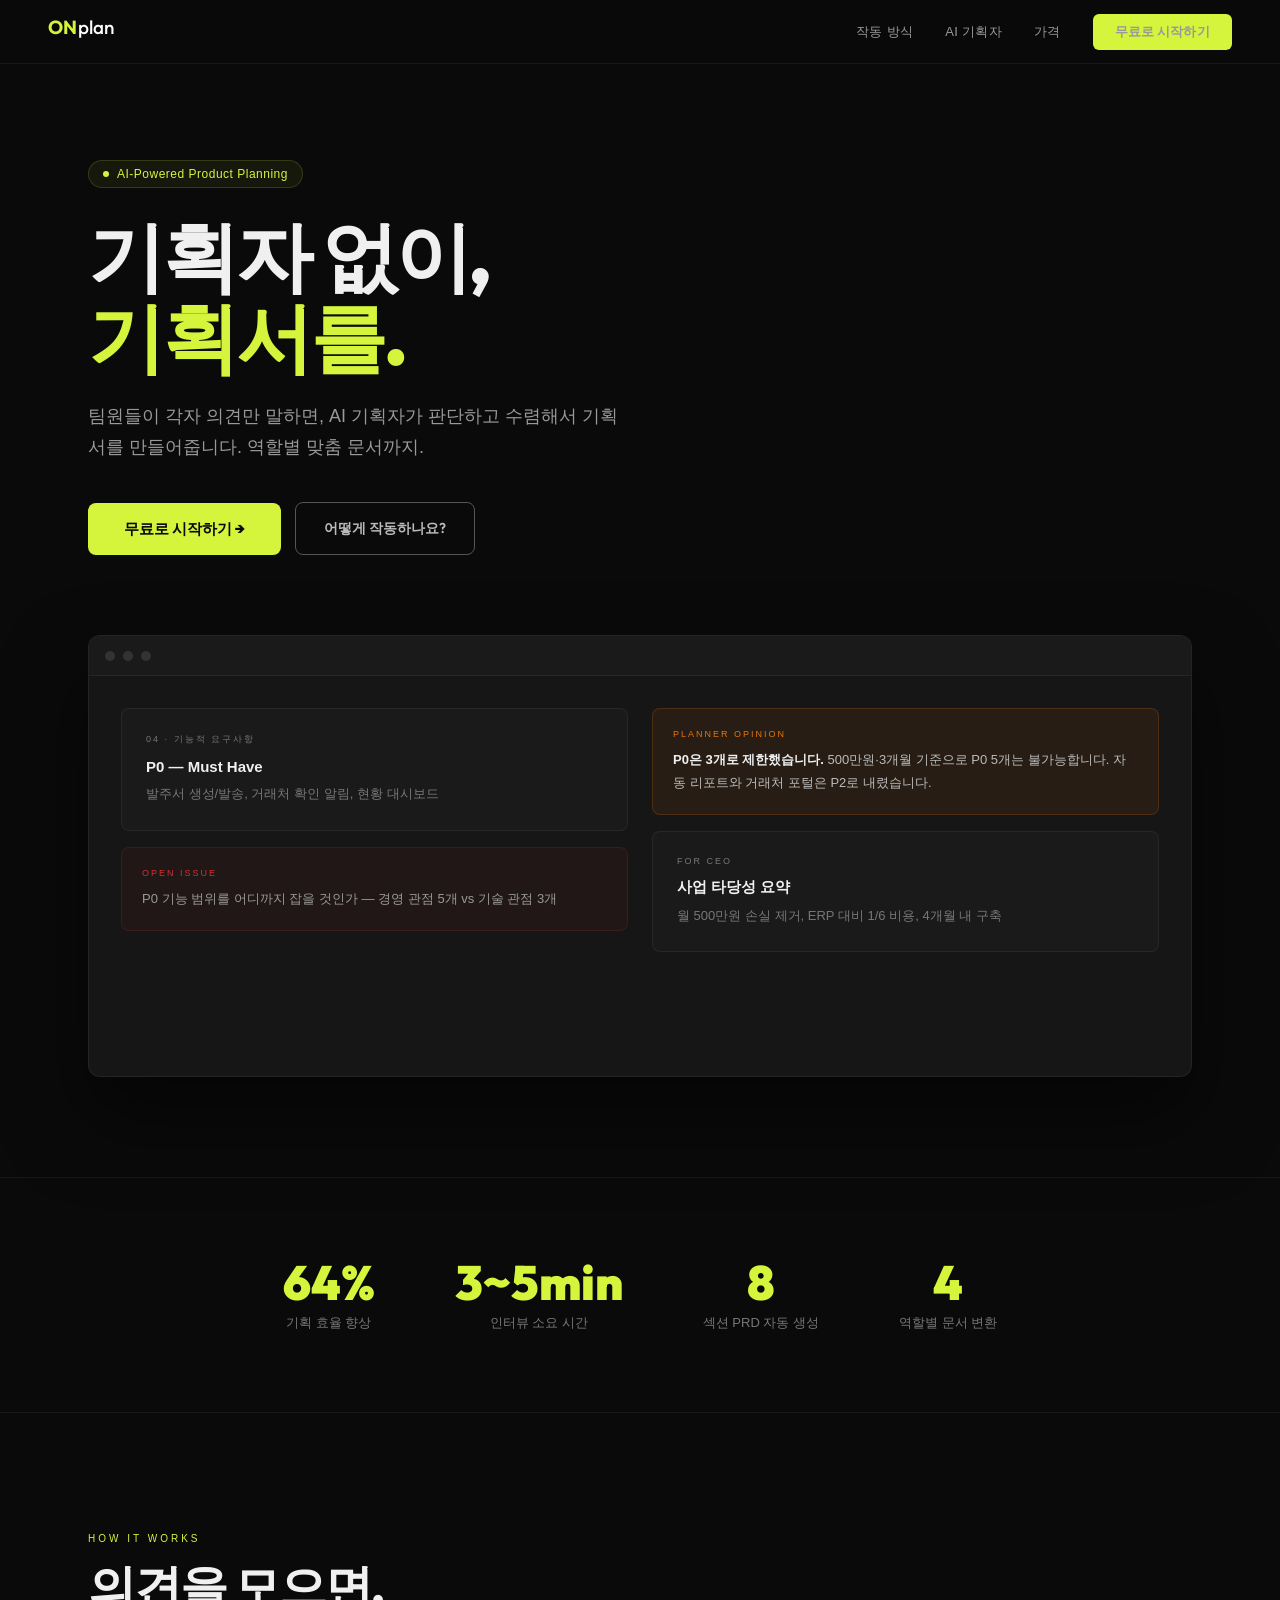
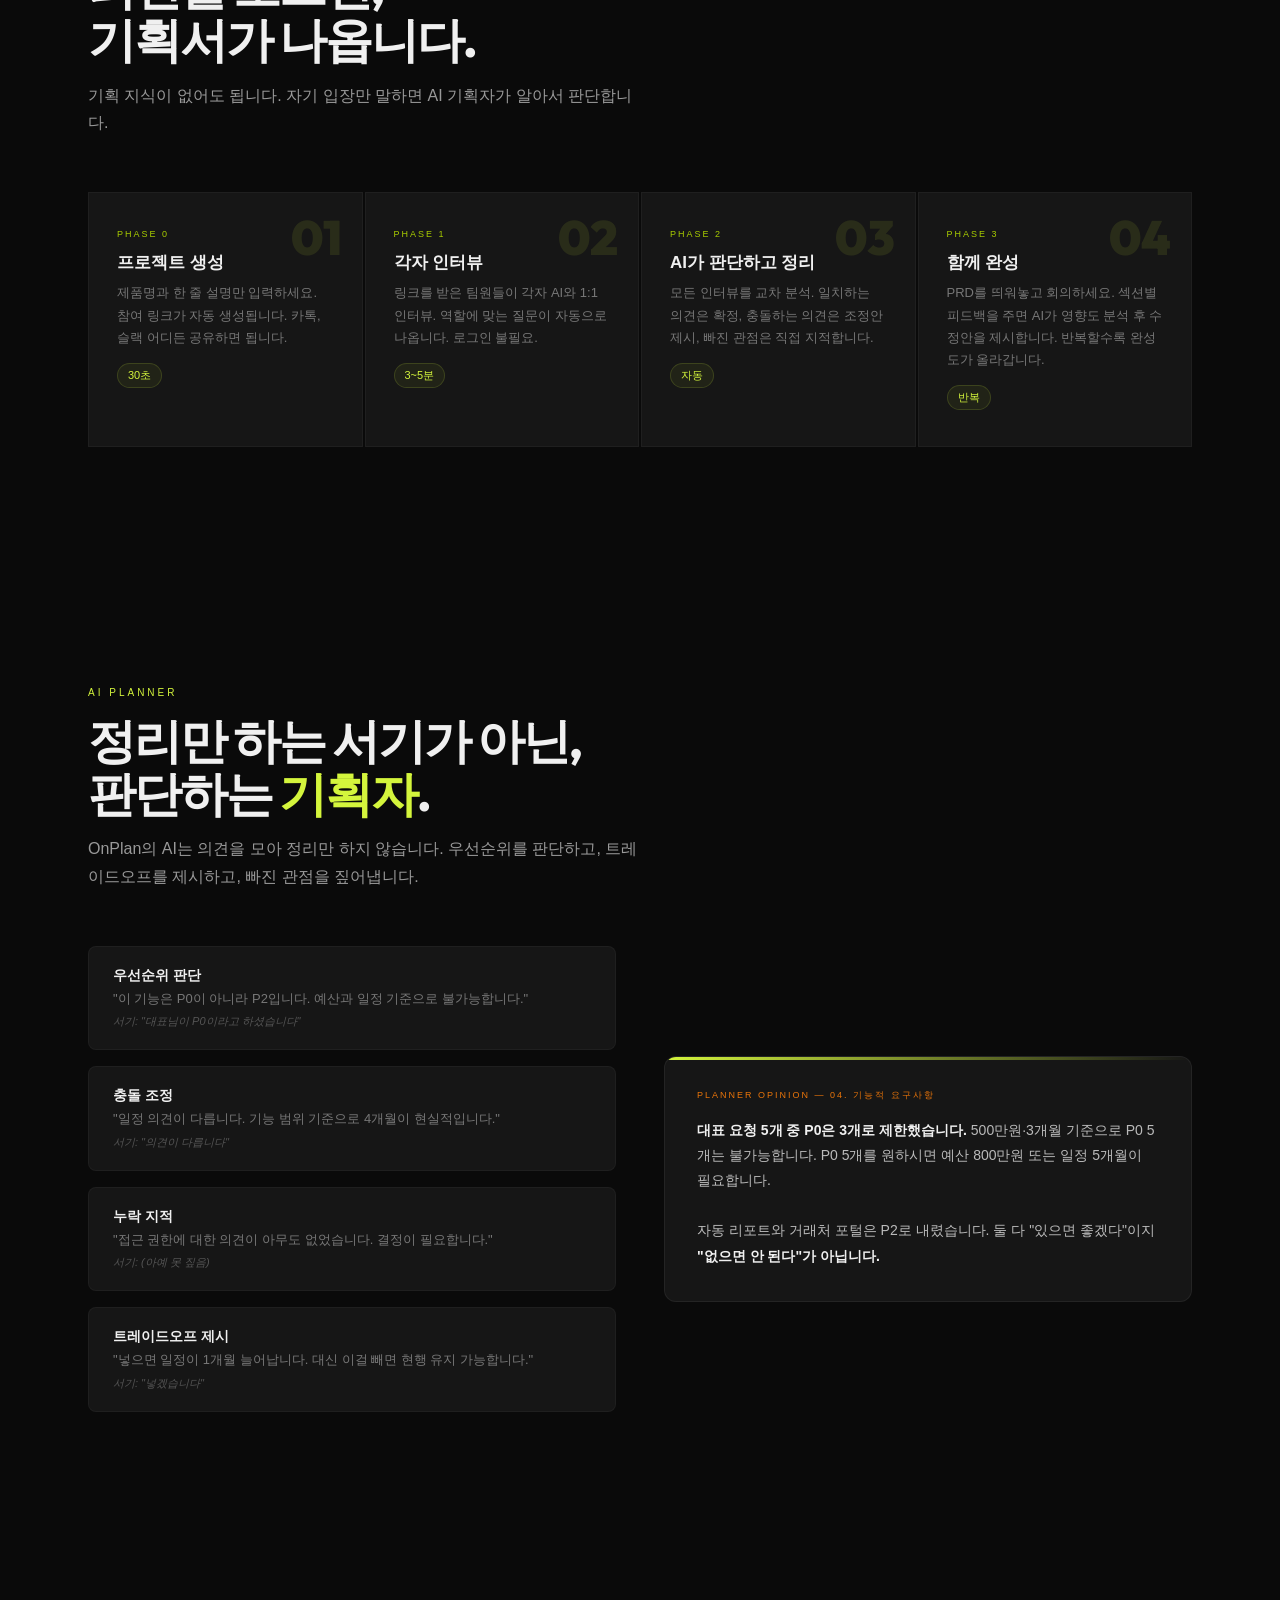
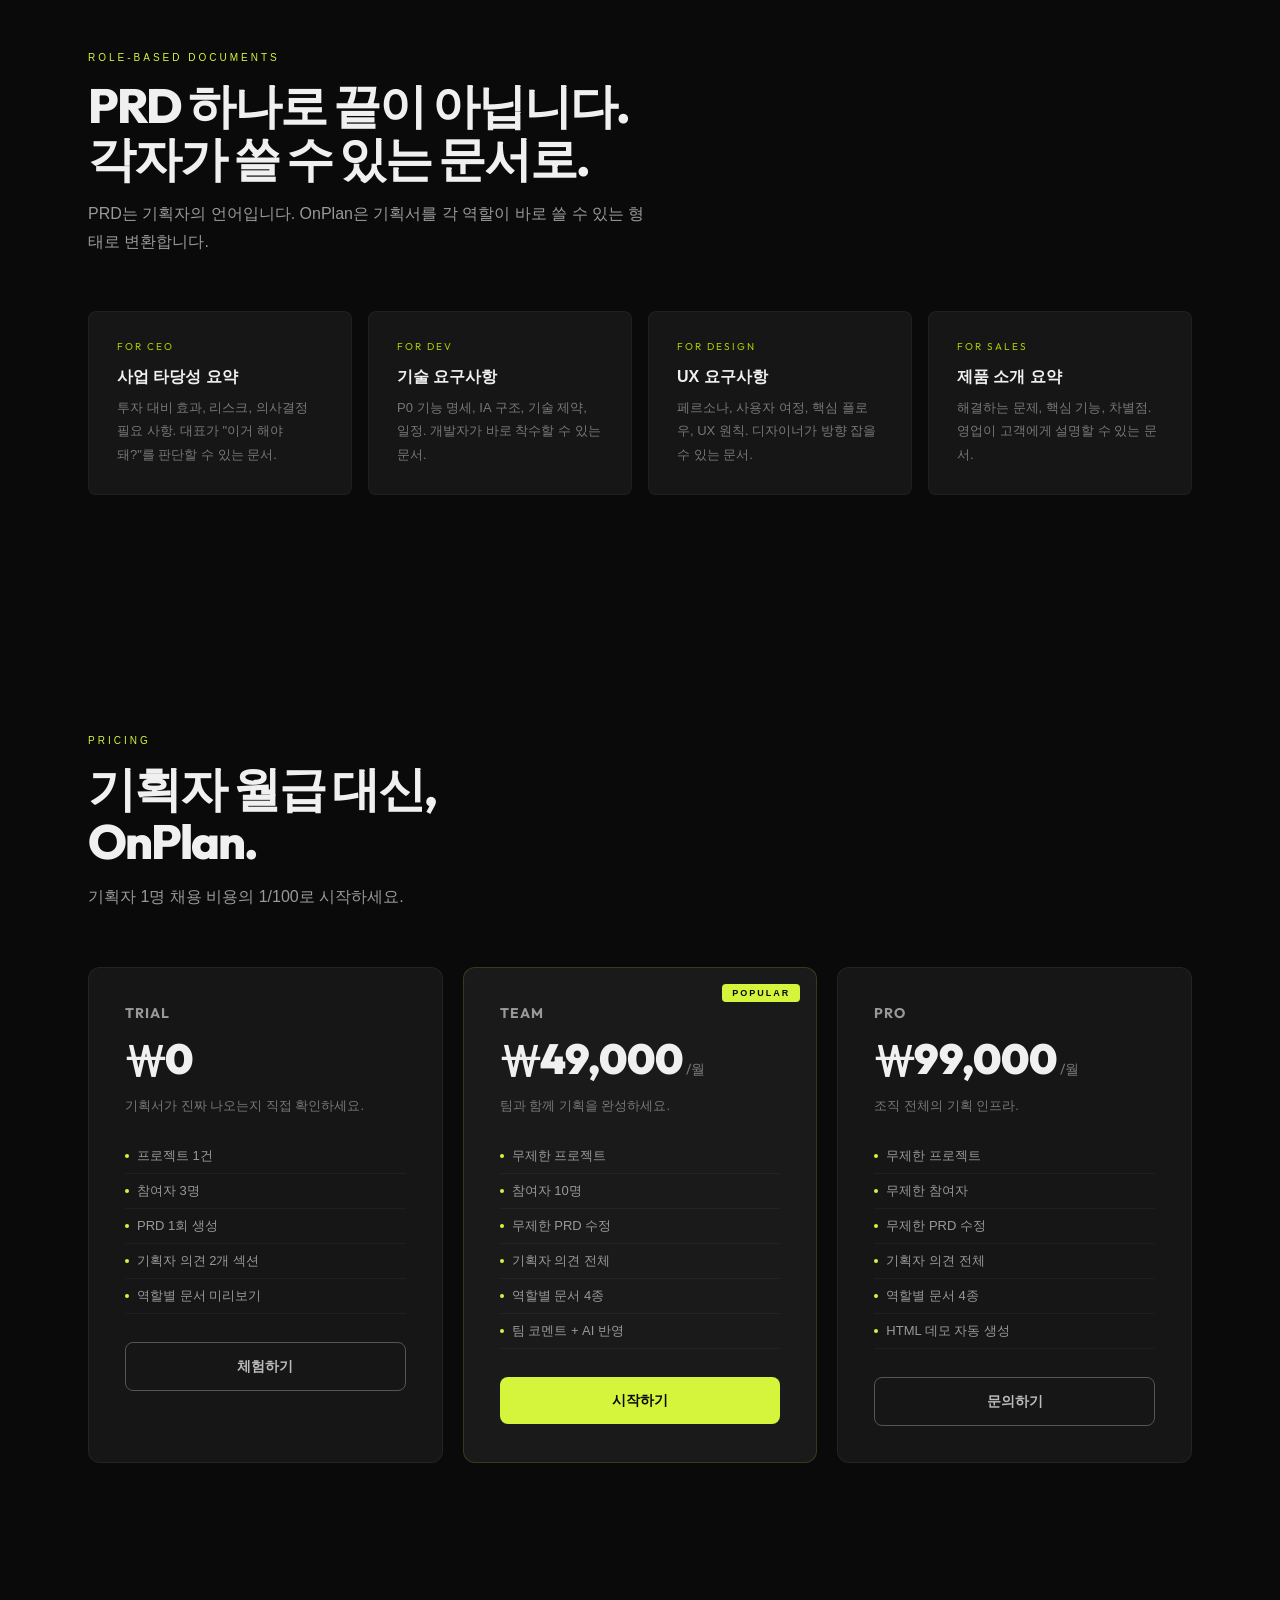
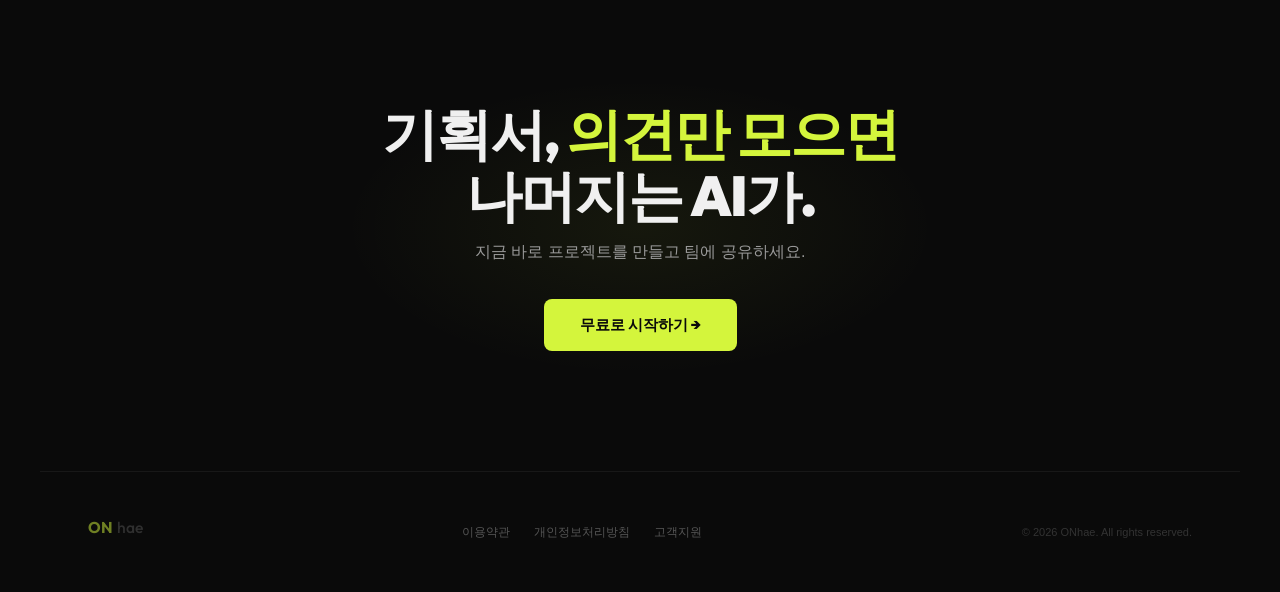
==== public/index.html @ 26f4570e "Add files via upload" ====
<!DOCTYPE html>
<html lang="ko">
<head>
<meta charset="UTF-8">
<meta name="viewport" content="width=device-width, initial-scale=1.0">
<title>OnPlan — 기획자 없이, 기획서를.</title>
<meta name="description" content="팀의 의견을 모으면 AI 기획자가 판단하고, 정리하고, 역할별 문서까지. 기획자 채용 없이 프로덕트 기획을 시작하세요.">
<link href="https://fonts.googleapis.com/css2?family=Outfit:wght@300;400;500;600;700;800;900&family=Pretendard+Variable:wght@300;400;500;600;700;800&display=swap" rel="stylesheet">
<style>
:root{
  --lime:#d4f53c;--lime-dim:#a8cc00;--lime-bg:rgba(212,245,60,.06);--lime-border:rgba(212,245,60,.15);
  --black:#0a0a0a;--dark:#111;--dark2:#161616;--dark3:#1a1a1a;--dark4:#222;
  --white:#f0f0f0;--g100:#e0e0e0;--g200:#bbb;--g300:#999;--g400:#777;--g500:#555;--g600:#333;
  --en:'Outfit',sans-serif;--kr:'Pretendard Variable','Pretendard',-apple-system,sans-serif;
}
*{margin:0;padding:0;box-sizing:border-box;}
html{scroll-behavior:smooth;}
body{font-family:var(--kr);background:var(--black);color:var(--g200);-webkit-font-smoothing:antialiased;overflow-x:hidden;}
::selection{background:var(--lime);color:var(--black);}

/* NAV */
.nav{position:fixed;top:0;left:0;right:0;z-index:100;padding:0 48px;height:64px;display:flex;align-items:center;justify-content:space-between;background:rgba(10,10,10,.85);backdrop-filter:blur(20px);border-bottom:1px solid rgba(255,255,255,.05);}
.nav-logo svg{height:24px;}
.nav-links{display:flex;align-items:center;gap:32px;}
.nav-links a{font-size:13px;color:var(--g300);text-decoration:none;letter-spacing:.3px;transition:color .2s;}
.nav-links a:hover{color:var(--white);}
.nav-cta{padding:9px 22px;background:var(--lime);color:var(--black);font-family:var(--en);font-weight:700;font-size:13px;text-decoration:none;border-radius:6px;transition:all .2s;}
.nav-cta:hover{background:#e8ff5e;color:var(--black);}

/* HERO */
.hero{padding:160px 48px 100px;max-width:1200px;margin:0 auto;position:relative;}
.hero-badge{display:inline-flex;align-items:center;gap:8px;padding:6px 14px;background:var(--lime-bg);border:1px solid var(--lime-border);border-radius:40px;font-size:12px;color:var(--lime);margin-bottom:28px;letter-spacing:.5px;}
.hero-badge-dot{width:6px;height:6px;border-radius:50%;background:var(--lime);animation:pulse 2s infinite;}
@keyframes pulse{0%,100%{opacity:1;}50%{opacity:.4;}}
.hero h1{font-family:var(--en);font-size:clamp(48px,6vw,80px);font-weight:900;line-height:1.05;letter-spacing:-3px;color:var(--white);margin-bottom:24px;}
.hero h1 em{font-style:normal;color:var(--lime);}
.hero-sub{font-size:18px;line-height:1.7;color:var(--g300);max-width:540px;margin-bottom:40px;}
.hero-actions{display:flex;gap:14px;align-items:center;margin-bottom:80px;}
.btn-primary{padding:16px 36px;background:var(--lime);color:var(--black);font-family:var(--en);font-weight:800;font-size:15px;text-decoration:none;border-radius:8px;border:none;cursor:pointer;transition:all .2s;display:inline-flex;align-items:center;gap:8px;}
.btn-primary:hover{background:#e8ff5e;transform:translateY(-1px);box-shadow:0 8px 30px rgba(212,245,60,.2);}
.btn-ghost{padding:16px 28px;background:transparent;color:var(--g200);font-family:var(--en);font-weight:600;font-size:14px;text-decoration:none;border:1px solid var(--g500);border-radius:8px;transition:all .2s;}
.btn-ghost:hover{border-color:var(--g300);color:var(--white);}

/* Hero visual */
.hero-visual{position:relative;background:var(--dark2);border:1px solid rgba(255,255,255,.06);border-radius:12px;overflow:hidden;box-shadow:0 40px 80px rgba(0,0,0,.5);}
.hero-visual-bar{height:40px;background:var(--dark3);border-bottom:1px solid rgba(255,255,255,.06);display:flex;align-items:center;padding:0 16px;gap:8px;}
.hero-visual-dot{width:10px;height:10px;border-radius:50%;background:var(--g600);}
.hero-visual-content{padding:32px;min-height:400px;display:grid;grid-template-columns:1fr 1fr;gap:24px;}
.hv-card{background:var(--dark3);border:1px solid rgba(255,255,255,.06);padding:24px;border-radius:8px;}
.hv-card-label{font-size:9px;letter-spacing:2px;text-transform:uppercase;color:var(--g400);margin-bottom:12px;}
.hv-card-title{font-size:15px;font-weight:700;color:var(--white);margin-bottom:8px;}
.hv-card-body{font-size:13px;line-height:1.7;color:var(--g400);}
.hv-opinion{background:rgba(232,116,10,.08);border:1px solid rgba(232,116,10,.2);padding:20px;border-radius:8px;}
.hv-opinion-label{font-size:9px;letter-spacing:2px;text-transform:uppercase;color:#e8740a;margin-bottom:10px;}
.hv-opinion-body{font-size:13px;line-height:1.7;color:var(--g200);}
.hv-opinion-body strong{color:var(--white);}
.hv-issue{background:rgba(214,48,49,.06);border:1px solid rgba(214,48,49,.15);padding:20px;border-radius:8px;}
.hv-issue-label{font-size:9px;letter-spacing:2px;text-transform:uppercase;color:#d63031;margin-bottom:10px;}
.hv-issue-body{font-size:13px;line-height:1.7;color:var(--g300);}

/* SECTIONS */
section{padding:120px 48px;max-width:1200px;margin:0 auto;}
.sec-label{font-size:10px;letter-spacing:3px;text-transform:uppercase;color:var(--lime);margin-bottom:16px;}
.sec-title{font-family:var(--en);font-size:clamp(32px,4vw,48px);font-weight:800;letter-spacing:-2px;color:var(--white);line-height:1.1;margin-bottom:16px;}
.sec-desc{font-size:16px;line-height:1.7;color:var(--g300);max-width:560px;margin-bottom:56px;}

/* HOW IT WORKS */
.steps{display:grid;grid-template-columns:repeat(4,1fr);gap:2px;}
.step{background:var(--dark2);padding:36px 28px;position:relative;border:1px solid rgba(255,255,255,.04);transition:all .3s;}
.step:hover{background:var(--dark3);border-color:rgba(255,255,255,.08);}
.step-num{font-family:var(--en);font-size:48px;font-weight:900;color:rgba(212,245,60,.1);position:absolute;top:20px;right:20px;line-height:1;}
.step-phase{font-size:9px;letter-spacing:2px;text-transform:uppercase;color:var(--lime-dim);margin-bottom:12px;}
.step-title{font-size:17px;font-weight:700;color:var(--white);margin-bottom:8px;}
.step-body{font-size:13px;line-height:1.7;color:var(--g400);}
.step-time{display:inline-block;margin-top:14px;padding:4px 10px;background:var(--lime-bg);border:1px solid var(--lime-border);border-radius:20px;font-size:11px;color:var(--lime);font-weight:500;}

/* AI PLANNER */
.planner-grid{display:grid;grid-template-columns:1fr 1fr;gap:48px;align-items:center;}
.planner-list{display:flex;flex-direction:column;gap:16px;}
.planner-item{padding:20px 24px;background:var(--dark2);border:1px solid rgba(255,255,255,.04);border-radius:8px;transition:all .3s;cursor:default;}
.planner-item:hover{border-color:var(--lime-border);background:var(--dark3);}
.planner-item-title{font-size:14px;font-weight:700;color:var(--white);margin-bottom:4px;}
.planner-item-desc{font-size:13px;color:var(--g400);line-height:1.5;}
.planner-item-vs{font-size:11px;color:var(--g500);margin-top:6px;font-style:italic;}
.planner-demo{background:var(--dark2);border:1px solid rgba(255,255,255,.06);border-radius:12px;padding:32px;position:relative;overflow:hidden;}
.planner-demo::before{content:'';position:absolute;top:0;left:0;width:100%;height:3px;background:linear-gradient(90deg,var(--lime),transparent);}
.pd-label{font-size:9px;letter-spacing:2px;text-transform:uppercase;color:#e8740a;margin-bottom:16px;}
.pd-body{font-size:14px;line-height:1.8;color:var(--g200);}
.pd-body strong{color:var(--white);}

/* ROLE DOCS */
.roles-grid{display:grid;grid-template-columns:repeat(4,1fr);gap:16px;}
.role-doc{background:var(--dark2);border:1px solid rgba(255,255,255,.04);padding:28px;border-radius:8px;transition:all .3s;position:relative;overflow:hidden;}
.role-doc:hover{border-color:var(--lime-border);transform:translateY(-2px);}
.role-doc::before{content:'';position:absolute;top:0;left:0;width:100%;height:2px;background:var(--lime);opacity:0;transition:opacity .3s;}
.role-doc:hover::before{opacity:1;}
.role-doc-for{font-family:var(--en);font-size:10px;letter-spacing:2px;text-transform:uppercase;color:var(--lime-dim);margin-bottom:14px;}
.role-doc-title{font-size:16px;font-weight:700;color:var(--white);margin-bottom:8px;}
.role-doc-items{font-size:13px;line-height:1.8;color:var(--g400);}

/* STATS */
.stats-bar{display:flex;justify-content:center;gap:80px;padding:80px 48px;border-top:1px solid rgba(255,255,255,.06);border-bottom:1px solid rgba(255,255,255,.06);}
.stat{text-align:center;}
.stat-num{font-family:var(--en);font-size:48px;font-weight:900;color:var(--lime);line-height:1;}
.stat-label{font-size:13px;color:var(--g400);margin-top:8px;}

/* PRICING */
.pricing-grid{display:grid;grid-template-columns:repeat(3,1fr);gap:20px;}
.price-card{background:var(--dark2);border:1px solid rgba(255,255,255,.06);padding:36px;border-radius:12px;position:relative;transition:all .3s;}
.price-card:hover{border-color:rgba(255,255,255,.1);}
.price-card.featured{border-color:var(--lime-border);background:var(--dark3);}
.price-card.featured::before{content:'POPULAR';position:absolute;top:16px;right:16px;font-size:9px;letter-spacing:2px;padding:4px 10px;background:var(--lime);color:var(--black);font-weight:700;border-radius:4px;}
.price-name{font-family:var(--en);font-size:14px;font-weight:700;letter-spacing:1px;text-transform:uppercase;color:var(--g300);margin-bottom:16px;}
.price-amount{font-family:var(--en);font-size:42px;font-weight:900;color:var(--white);line-height:1;}
.price-amount span{font-size:14px;font-weight:400;color:var(--g400);}
.price-desc{font-size:13px;color:var(--g400);margin:16px 0 24px;line-height:1.5;}
.price-features{list-style:none;margin-bottom:28px;}
.price-features li{font-size:13px;color:var(--g300);padding:8px 0;border-bottom:1px solid rgba(255,255,255,.04);display:flex;align-items:center;gap:8px;}
.price-features li::before{content:'';width:4px;height:4px;border-radius:50%;background:var(--lime);flex-shrink:0;}
.price-btn{display:block;width:100%;padding:14px;text-align:center;font-family:var(--en);font-weight:700;font-size:14px;border-radius:8px;text-decoration:none;transition:all .2s;border:none;cursor:pointer;}
.price-btn-lime{background:var(--lime);color:var(--black);}
.price-btn-lime:hover{background:#e8ff5e;}
.price-btn-outline{background:transparent;border:1px solid var(--g500);color:var(--g200);}
.price-btn-outline:hover{border-color:var(--g300);color:var(--white);}

/* FINAL CTA */
.final-cta{text-align:center;padding:120px 48px;position:relative;}
.final-cta h2{font-family:var(--en);font-size:clamp(36px,5vw,56px);font-weight:900;letter-spacing:-2px;color:var(--white);line-height:1.1;margin-bottom:16px;}
.final-cta h2 em{font-style:normal;color:var(--lime);}
.final-cta p{font-size:16px;color:var(--g300);margin-bottom:36px;}
.final-glow{position:absolute;top:50%;left:50%;transform:translate(-50%,-50%);width:600px;height:300px;background:radial-gradient(ellipse,rgba(212,245,60,.06),transparent 70%);pointer-events:none;}

/* FOOTER */
.footer{border-top:1px solid rgba(255,255,255,.06);padding:48px;display:flex;align-items:center;justify-content:space-between;max-width:1200px;margin:0 auto;}
.footer-logo svg{height:20px;opacity:.5;}
.footer-links{display:flex;gap:24px;}
.footer-links a{font-size:12px;color:var(--g500);text-decoration:none;}
.footer-links a:hover{color:var(--g300);}
.footer-copy{font-size:11px;color:var(--g600);}

/* ANIMATIONS */
.reveal{opacity:0;transform:translateY(24px);transition:opacity .6s ease,transform .6s ease;}
.reveal.visible{opacity:1;transform:translateY(0);}
.reveal-d1{transition-delay:.1s;}
.reveal-d2{transition-delay:.2s;}
.reveal-d3{transition-delay:.3s;}
.reveal-d4{transition-delay:.4s;}

/* RESPONSIVE */
@media(max-width:900px){
  .nav{padding:0 20px;}
  .nav-links a:not(.nav-cta){display:none;}
  .hero,.section{padding-left:20px;padding-right:20px;}
  section{padding:80px 20px;}
  .steps{grid-template-columns:1fr 1fr;}
  .planner-grid{grid-template-columns:1fr;}
  .roles-grid{grid-template-columns:1fr 1fr;}
  .pricing-grid{grid-template-columns:1fr;}
  .stats-bar{gap:40px;padding:60px 20px;flex-wrap:wrap;}
  .hero-visual-content{grid-template-columns:1fr;}
  .footer{flex-direction:column;gap:20px;text-align:center;}
}
@media(max-width:600px){
  .steps{grid-template-columns:1fr;}
  .roles-grid{grid-template-columns:1fr;}
  .hero{padding:120px 20px 60px;}
  .hero-actions{flex-direction:column;align-items:flex-start;}
}
</style>
</head>
<body>

<!-- NAV -->
<nav class="nav">
  <div class="nav-logo">
    <svg viewBox="0 0 232.56 84.15" xmlns="http://www.w3.org/2000/svg">
      <text font-size="66.39" transform="translate(0 56.73)">
        <tspan x="0" y="0" fill="#d4f53c" font-family="Outfit" font-weight="700">ON</tspan>
        <tspan x="103.57" y="0" fill="#ffffff" font-family="Outfit" font-weight="500">plan</tspan>
      </text>
    </svg>
  </div>
  <div class="nav-links">
    <a href="#how">작동 방식</a>
    <a href="#planner">AI 기획자</a>
    <a href="#pricing">가격</a>
    <a href="app.html" class="nav-cta">무료로 시작하기</a>
  </div>
</nav>

<!-- HERO -->
<header class="hero">
  <div class="hero-badge reveal"><div class="hero-badge-dot"></div>AI-Powered Product Planning</div>
  <h1 class="reveal reveal-d1">기획자 없이,<br><em>기획서를.</em></h1>
  <p class="hero-sub reveal reveal-d2">팀원들이 각자 의견만 말하면, AI 기획자가 판단하고 수렴해서 기획서를 만들어줍니다. 역할별 맞춤 문서까지.</p>
  <div class="hero-actions reveal reveal-d3">
    <a href="app.html" class="btn-primary">무료로 시작하기 →</a>
    <a href="#how" class="btn-ghost">어떻게 작동하나요?</a>
  </div>

  <div class="hero-visual reveal reveal-d4">
    <div class="hero-visual-bar">
      <div class="hero-visual-dot"></div>
      <div class="hero-visual-dot"></div>
      <div class="hero-visual-dot"></div>
    </div>
    <div class="hero-visual-content">
      <div>
        <div class="hv-card" style="margin-bottom:16px;">
          <div class="hv-card-label">04 &middot; 기능적 요구사항</div>
          <div class="hv-card-title">P0 — Must Have</div>
          <div class="hv-card-body">발주서 생성/발송, 거래처 확인 알림, 현황 대시보드</div>
        </div>
        <div class="hv-issue">
          <div class="hv-issue-label">OPEN ISSUE</div>
          <div class="hv-issue-body">P0 기능 범위를 어디까지 잡을 것인가 — 경영 관점 5개 vs 기술 관점 3개</div>
        </div>
      </div>
      <div>
        <div class="hv-opinion">
          <div class="hv-opinion-label">PLANNER OPINION</div>
          <div class="hv-opinion-body"><strong>P0은 3개로 제한했습니다.</strong> 500만원·3개월 기준으로 P0 5개는 불가능합니다. 자동 리포트와 거래처 포털은 P2로 내렸습니다.</div>
        </div>
        <div class="hv-card" style="margin-top:16px;">
          <div class="hv-card-label">FOR CEO</div>
          <div class="hv-card-title">사업 타당성 요약</div>
          <div class="hv-card-body">월 500만원 손실 제거, ERP 대비 1/6 비용, 4개월 내 구축</div>
        </div>
      </div>
    </div>
  </div>
</header>

<!-- STATS -->
<div class="stats-bar">
  <div class="stat reveal"><div class="stat-num">64%</div><div class="stat-label">기획 효율 향상</div></div>
  <div class="stat reveal reveal-d1"><div class="stat-num">3~5min</div><div class="stat-label">인터뷰 소요 시간</div></div>
  <div class="stat reveal reveal-d2"><div class="stat-num">8</div><div class="stat-label">섹션 PRD 자동 생성</div></div>
  <div class="stat reveal reveal-d3"><div class="stat-num">4</div><div class="stat-label">역할별 문서 변환</div></div>
</div>

<!-- HOW IT WORKS -->
<section id="how">
  <div class="sec-label reveal">How it works</div>
  <h2 class="sec-title reveal">의견을 모으면,<br>기획서가 나옵니다.</h2>
  <p class="sec-desc reveal">기획 지식이 없어도 됩니다. 자기 입장만 말하면 AI 기획자가 알아서 판단합니다.</p>
  <div class="steps">
    <div class="step reveal">
      <div class="step-num">01</div>
      <div class="step-phase">Phase 0</div>
      <div class="step-title">프로젝트 생성</div>
      <div class="step-body">제품명과 한 줄 설명만 입력하세요. 참여 링크가 자동 생성됩니다. 카톡, 슬랙 어디든 공유하면 됩니다.</div>
      <div class="step-time">30초</div>
    </div>
    <div class="step reveal reveal-d1">
      <div class="step-num">02</div>
      <div class="step-phase">Phase 1</div>
      <div class="step-title">각자 인터뷰</div>
      <div class="step-body">링크를 받은 팀원들이 각자 AI와 1:1 인터뷰. 역할에 맞는 질문이 자동으로 나옵니다. 로그인 불필요.</div>
      <div class="step-time">3~5분</div>
    </div>
    <div class="step reveal reveal-d2">
      <div class="step-num">03</div>
      <div class="step-phase">Phase 2</div>
      <div class="step-title">AI가 판단하고 정리</div>
      <div class="step-body">모든 인터뷰를 교차 분석. 일치하는 의견은 확정, 충돌하는 의견은 조정안 제시, 빠진 관점은 직접 지적합니다.</div>
      <div class="step-time">자동</div>
    </div>
    <div class="step reveal reveal-d3">
      <div class="step-num">04</div>
      <div class="step-phase">Phase 3</div>
      <div class="step-title">함께 완성</div>
      <div class="step-body">PRD를 띄워놓고 회의하세요. 섹션별 피드백을 주면 AI가 영향도 분석 후 수정안을 제시합니다. 반복할수록 완성도가 올라갑니다.</div>
      <div class="step-time">반복</div>
    </div>
  </div>
</section>

<!-- AI PLANNER -->
<section id="planner">
  <div class="sec-label reveal">AI Planner</div>
  <h2 class="sec-title reveal">정리만 하는 서기가 아닌,<br>판단하는 <em style="font-style:normal;color:var(--lime)">기획자</em>.</h2>
  <p class="sec-desc reveal">OnPlan의 AI는 의견을 모아 정리만 하지 않습니다. 우선순위를 판단하고, 트레이드오프를 제시하고, 빠진 관점을 짚어냅니다.</p>
  <div class="planner-grid">
    <div class="planner-list">
      <div class="planner-item reveal">
        <div class="planner-item-title">우선순위 판단</div>
        <div class="planner-item-desc">"이 기능은 P0이 아니라 P2입니다. 예산과 일정 기준으로 불가능합니다."</div>
        <div class="planner-item-vs">서기: "대표님이 P0이라고 하셨습니다"</div>
      </div>
      <div class="planner-item reveal reveal-d1">
        <div class="planner-item-title">충돌 조정</div>
        <div class="planner-item-desc">"일정 의견이 다릅니다. 기능 범위 기준으로 4개월이 현실적입니다."</div>
        <div class="planner-item-vs">서기: "의견이 다릅니다"</div>
      </div>
      <div class="planner-item reveal reveal-d2">
        <div class="planner-item-title">누락 지적</div>
        <div class="planner-item-desc">"접근 권한에 대한 의견이 아무도 없었습니다. 결정이 필요합니다."</div>
        <div class="planner-item-vs">서기: (아예 못 짚음)</div>
      </div>
      <div class="planner-item reveal reveal-d3">
        <div class="planner-item-title">트레이드오프 제시</div>
        <div class="planner-item-desc">"넣으면 일정이 1개월 늘어납니다. 대신 이걸 빼면 현행 유지 가능합니다."</div>
        <div class="planner-item-vs">서기: "넣겠습니다"</div>
      </div>
    </div>
    <div class="planner-demo reveal">
      <div class="pd-label">PLANNER OPINION — 04. 기능적 요구사항</div>
      <div class="pd-body">
        <strong>대표 요청 5개 중 P0은 3개로 제한했습니다.</strong> 500만원·3개월 기준으로 P0 5개는 불가능합니다. P0 5개를 원하시면 예산 800만원 또는 일정 5개월이 필요합니다.<br><br>
        자동 리포트와 거래처 포털은 P2로 내렸습니다. 둘 다 "있으면 좋겠다"이지 <strong>"없으면 안 된다"가 아닙니다.</strong>
      </div>
    </div>
  </div>
</section>

<!-- ROLE DOCUMENTS -->
<section id="roles">
  <div class="sec-label reveal">Role-Based Documents</div>
  <h2 class="sec-title reveal">PRD 하나로 끝이 아닙니다.<br>각자가 쓸 수 있는 문서로.</h2>
  <p class="sec-desc reveal">PRD는 기획자의 언어입니다. OnPlan은 기획서를 각 역할이 바로 쓸 수 있는 형태로 변환합니다.</p>
  <div class="roles-grid">
    <div class="role-doc reveal">
      <div class="role-doc-for">For CEO</div>
      <div class="role-doc-title">사업 타당성 요약</div>
      <div class="role-doc-items">투자 대비 효과, 리스크, 의사결정 필요 사항. 대표가 "이거 해야 돼?"를 판단할 수 있는 문서.</div>
    </div>
    <div class="role-doc reveal reveal-d1">
      <div class="role-doc-for">For Dev</div>
      <div class="role-doc-title">기술 요구사항</div>
      <div class="role-doc-items">P0 기능 명세, IA 구조, 기술 제약, 일정. 개발자가 바로 착수할 수 있는 문서.</div>
    </div>
    <div class="role-doc reveal reveal-d2">
      <div class="role-doc-for">For Design</div>
      <div class="role-doc-title">UX 요구사항</div>
      <div class="role-doc-items">페르소나, 사용자 여정, 핵심 플로우, UX 원칙. 디자이너가 방향 잡을 수 있는 문서.</div>
    </div>
    <div class="role-doc reveal reveal-d3">
      <div class="role-doc-for">For Sales</div>
      <div class="role-doc-title">제품 소개 요약</div>
      <div class="role-doc-items">해결하는 문제, 핵심 기능, 차별점. 영업이 고객에게 설명할 수 있는 문서.</div>
    </div>
  </div>
</section>

<!-- PRICING -->
<section id="pricing">
  <div class="sec-label reveal">Pricing</div>
  <h2 class="sec-title reveal">기획자 월급 대신,<br>OnPlan.</h2>
  <p class="sec-desc reveal">기획자 1명 채용 비용의 1/100로 시작하세요.</p>
  <div class="pricing-grid">
    <div class="price-card reveal">
      <div class="price-name">Trial</div>
      <div class="price-amount">₩0</div>
      <div class="price-desc">기획서가 진짜 나오는지 직접 확인하세요.</div>
      <ul class="price-features">
        <li>프로젝트 1건</li>
        <li>참여자 3명</li>
        <li>PRD 1회 생성</li>
        <li>기획자 의견 2개 섹션</li>
        <li>역할별 문서 미리보기</li>
      </ul>
      <a href="app.html" class="price-btn price-btn-outline">체험하기</a>
    </div>
    <div class="price-card featured reveal reveal-d1">
      <div class="price-name">Team</div>
      <div class="price-amount">₩49,000<span> /월</span></div>
      <div class="price-desc">팀과 함께 기획을 완성하세요.</div>
      <ul class="price-features">
        <li>무제한 프로젝트</li>
        <li>참여자 10명</li>
        <li>무제한 PRD 수정</li>
        <li>기획자 의견 전체</li>
        <li>역할별 문서 4종</li>
        <li>팀 코멘트 + AI 반영</li>
      </ul>
      <a href="app.html" class="price-btn price-btn-lime">시작하기</a>
    </div>
    <div class="price-card reveal reveal-d2">
      <div class="price-name">Pro</div>
      <div class="price-amount">₩99,000<span> /월</span></div>
      <div class="price-desc">조직 전체의 기획 인프라.</div>
      <ul class="price-features">
        <li>무제한 프로젝트</li>
        <li>무제한 참여자</li>
        <li>무제한 PRD 수정</li>
        <li>기획자 의견 전체</li>
        <li>역할별 문서 4종</li>
        <li>HTML 데모 자동 생성</li>
      </ul>
      <a href="#start" class="price-btn price-btn-outline">문의하기</a>
    </div>
  </div>
</section>

<!-- FINAL CTA -->
<div class="final-cta" id="start">
  <div class="final-glow"></div>
  <h2 class="reveal">기획서, <em>의견만 모으면</em><br>나머지는 AI가.</h2>
  <p class="reveal reveal-d1">지금 바로 프로젝트를 만들고 팀에 공유하세요.</p>
  <a href="app.html" class="btn-primary reveal reveal-d2">무료로 시작하기 →</a>
</div>

<!-- FOOTER -->
<footer class="footer">
  <div class="footer-logo">
    <svg viewBox="0 0 165 60" xmlns="http://www.w3.org/2000/svg">
      <text font-size="47" transform="translate(0 40)">
        <tspan x="0" y="0" fill="#d4f53c" font-family="Outfit" font-weight="700">ON</tspan>
        <tspan fill="#555" font-family="Outfit" font-weight="500">hae</tspan>
      </text>
    </svg>
  </div>
  <div class="footer-links">
    <a href="#">이용약관</a>
    <a href="#">개인정보처리방침</a>
    <a href="#">고객지원</a>
  </div>
  <div class="footer-copy">&copy; 2026 ONhae. All rights reserved.</div>
</footer>

<script>
// Scroll reveal
const obs=new IntersectionObserver((entries)=>{
  entries.forEach(e=>{if(e.isIntersecting){e.target.classList.add('visible');obs.unobserve(e.target);}});
},{threshold:.15});
document.querySelectorAll('.reveal').forEach(el=>obs.observe(el));

// Smooth scroll for anchor links
document.querySelectorAll('a[href^="#"]').forEach(a=>{
  a.addEventListener('click',e=>{
    e.preventDefault();
    const t=document.querySelector(a.getAttribute('href'));
    if(t)t.scrollIntoView({behavior:'smooth'});
  });
});
</script>
</body>
</html>
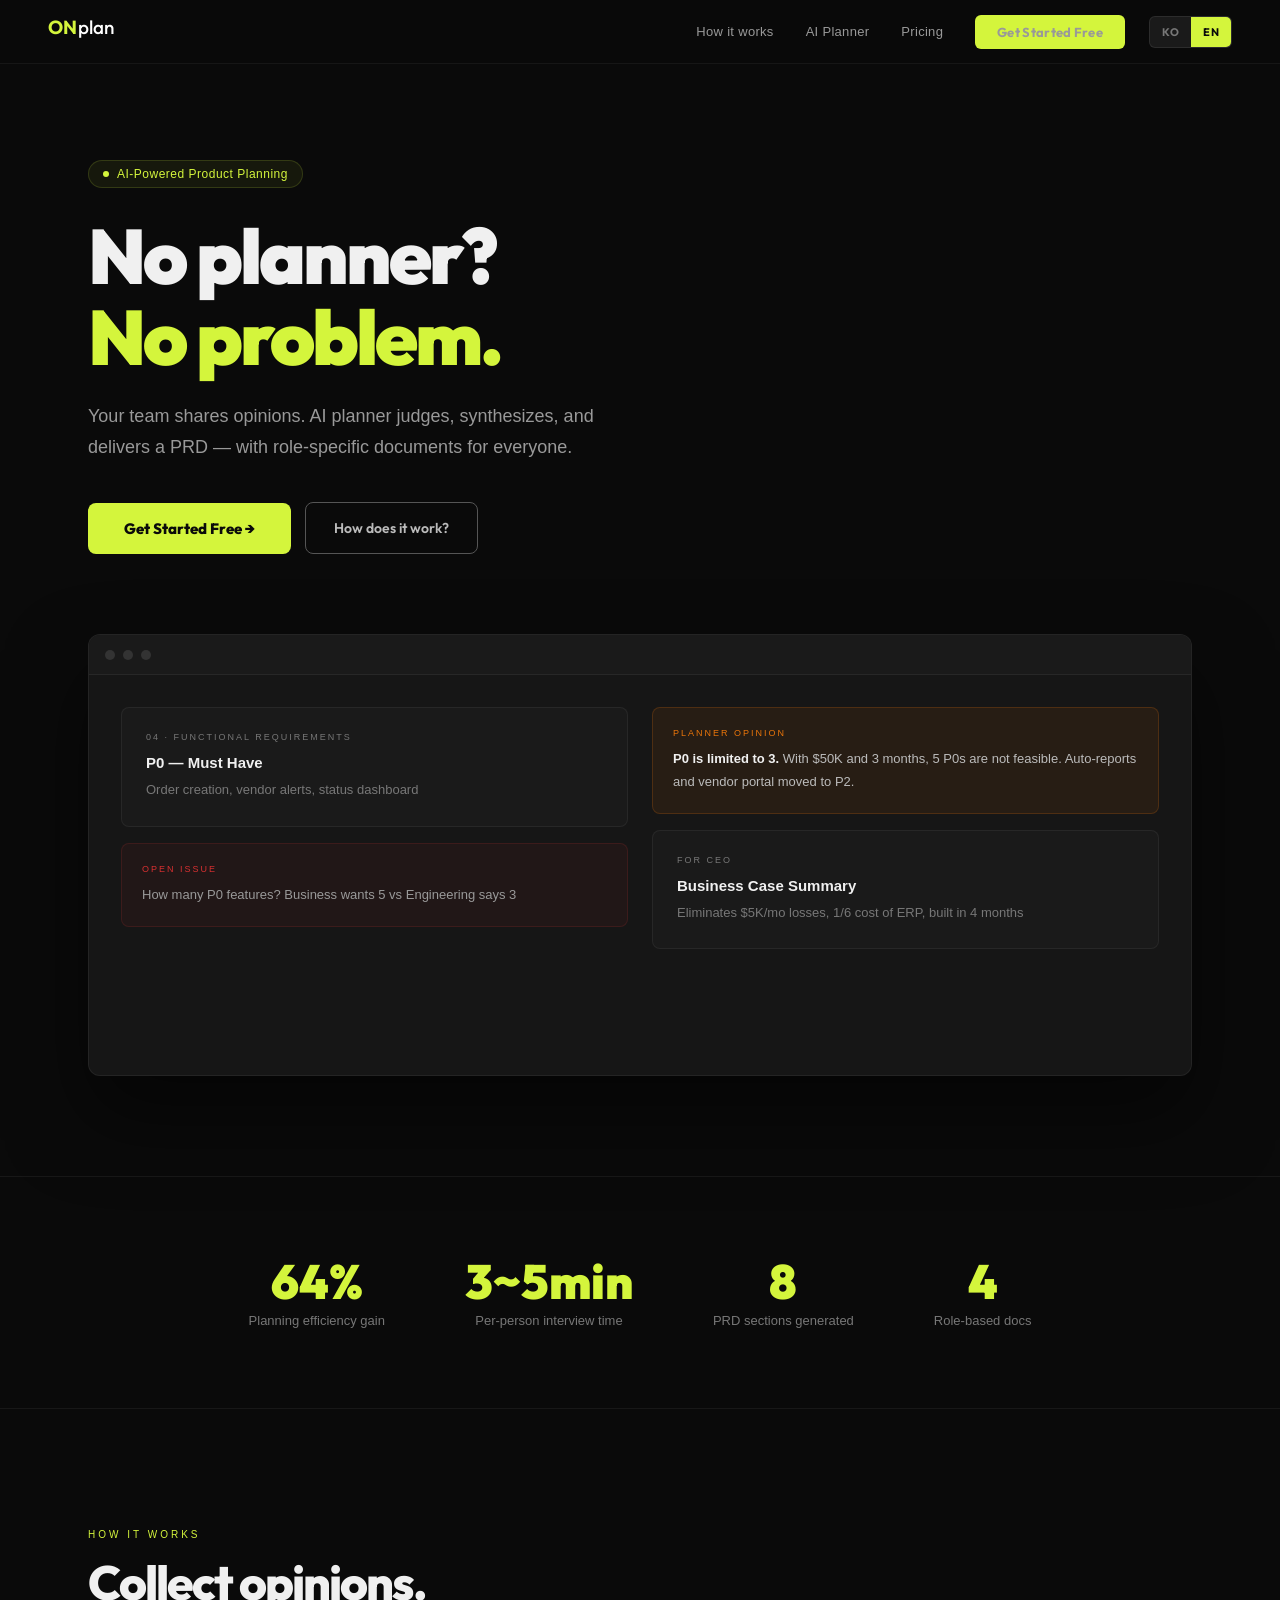
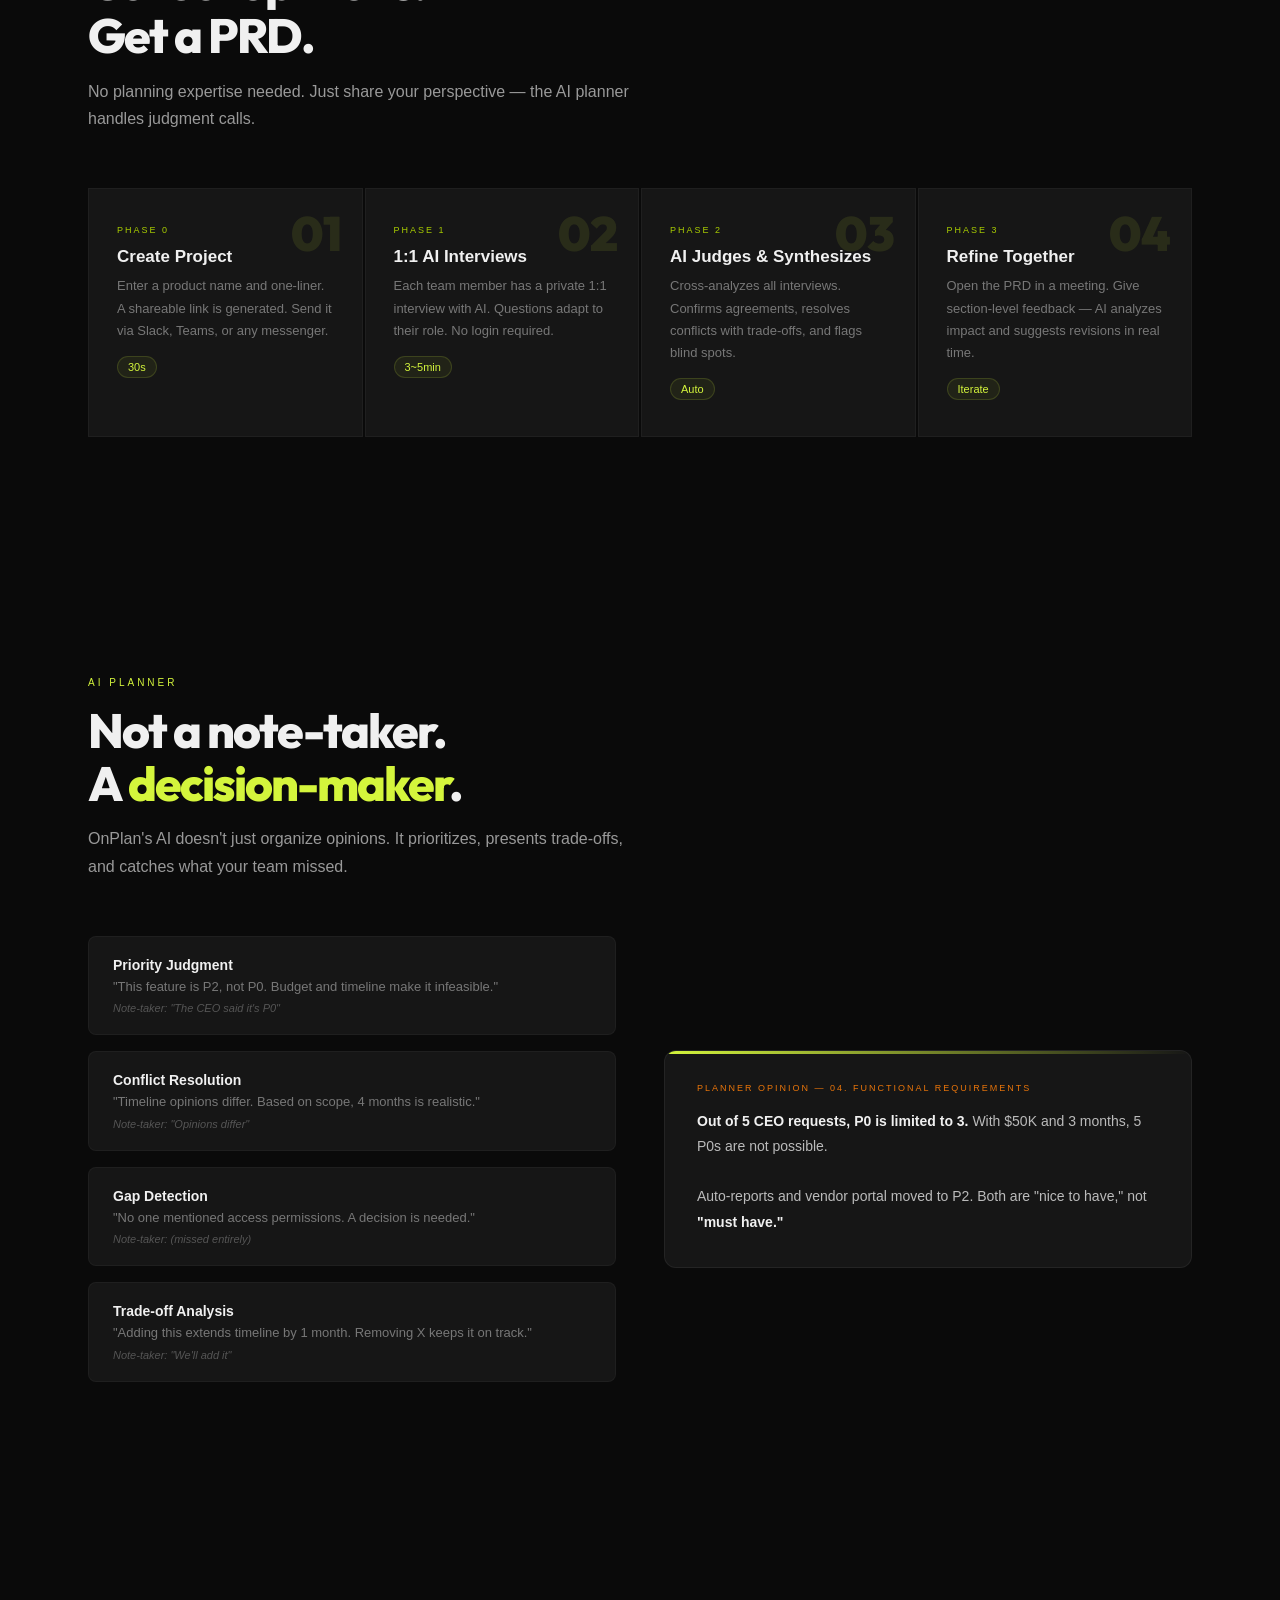
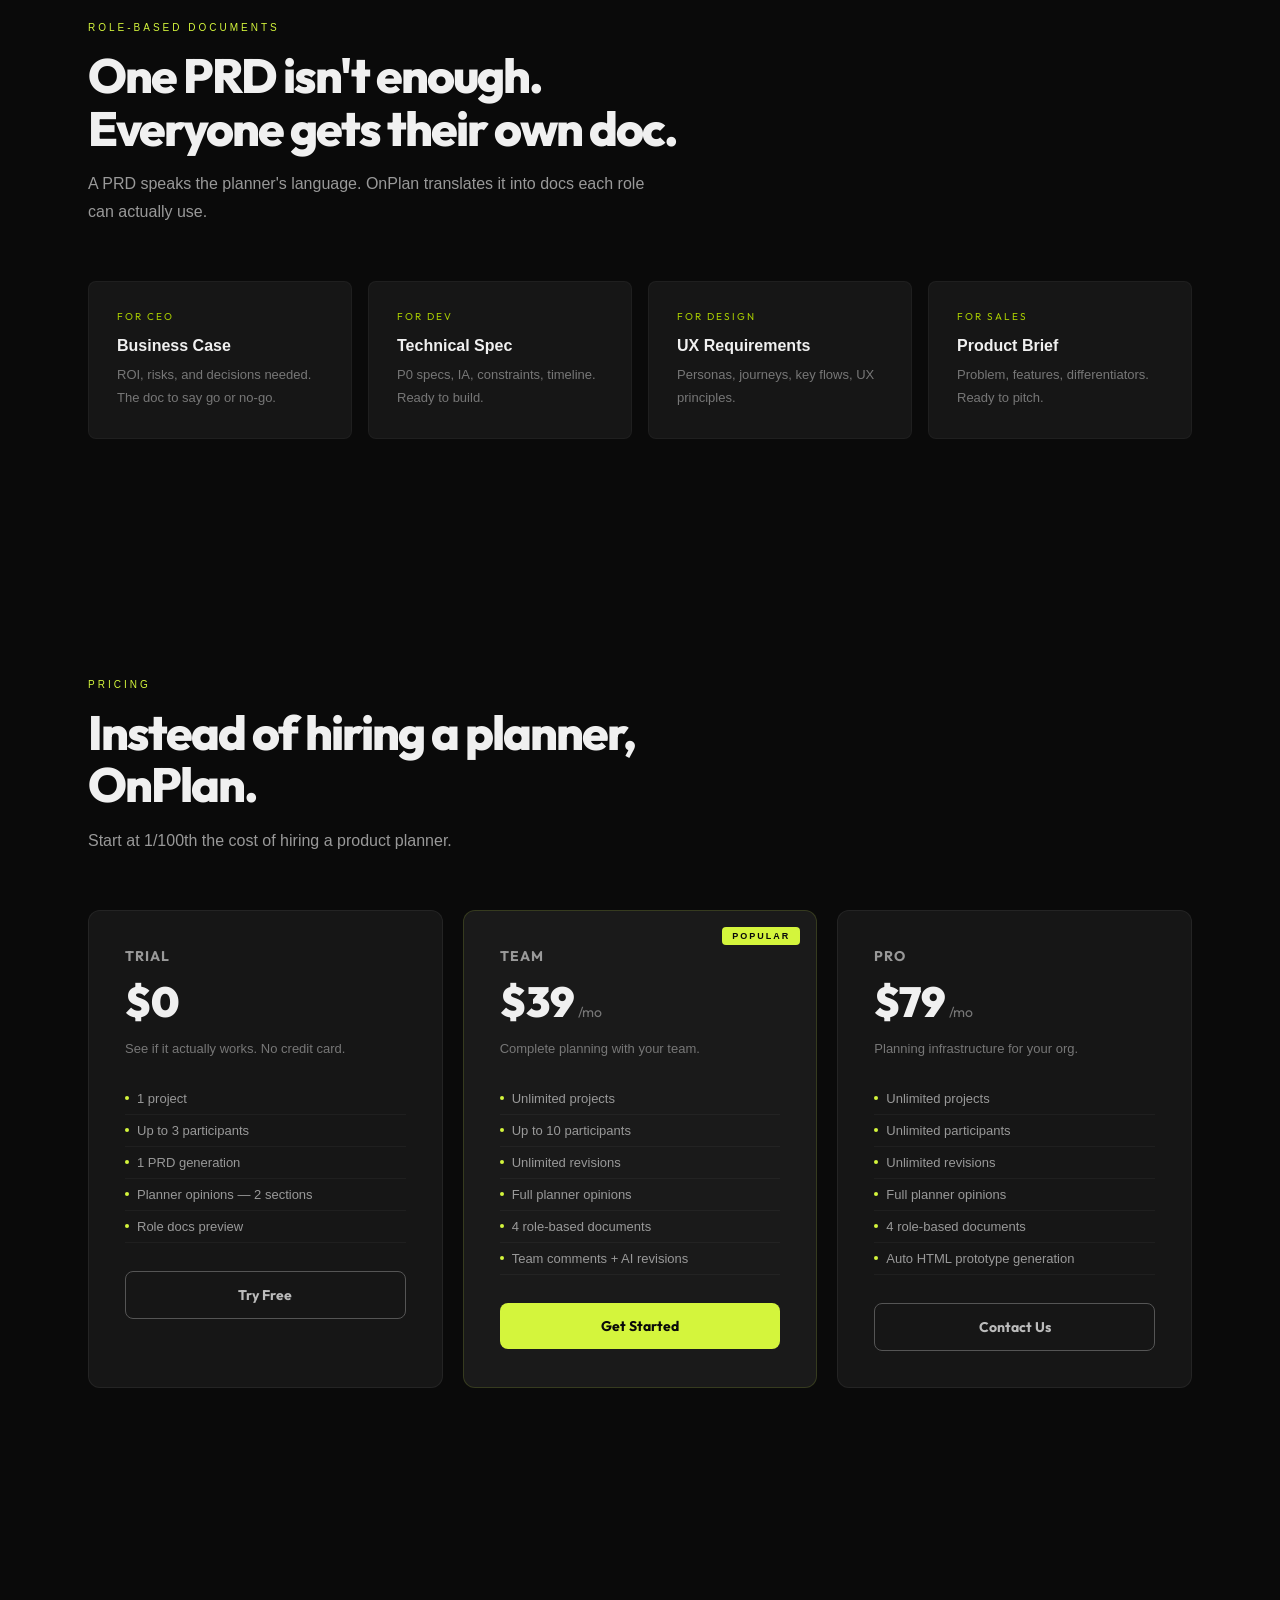
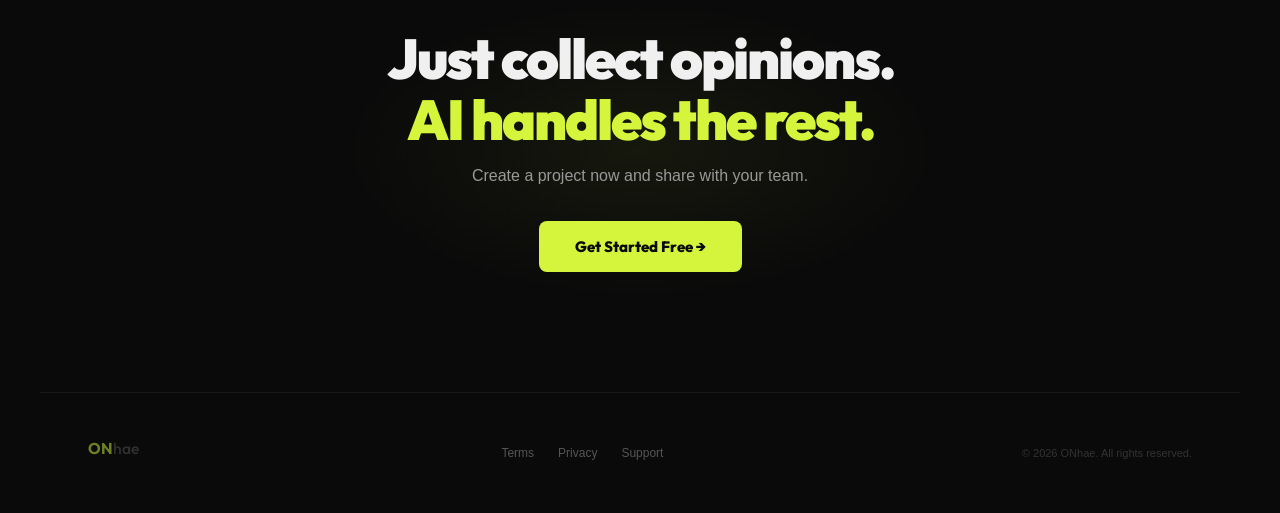
==== commit a8128a3a: "Update index.html" ====
--- a/public/index.html
+++ b/public/index.html
@@ -1,439 +1,200 @@
 <!DOCTYPE html>
-<html lang="ko">
+<html lang="en">
 <head>
 <meta charset="UTF-8">
 <meta name="viewport" content="width=device-width, initial-scale=1.0">
-<title>OnPlan — 기획자 없이, 기획서를.</title>
-<meta name="description" content="팀의 의견을 모으면 AI 기획자가 판단하고, 정리하고, 역할별 문서까지. 기획자 채용 없이 프로덕트 기획을 시작하세요.">
+<title>OnPlan — No planner? No problem.</title>
+<meta name="description" content="Your team shares opinions. AI planner judges, synthesizes, and generates a PRD.">
 <link href="https://fonts.googleapis.com/css2?family=Outfit:wght@300;400;500;600;700;800;900&family=Pretendard+Variable:wght@300;400;500;600;700;800&display=swap" rel="stylesheet">
 <style>
-:root{
-  --lime:#d4f53c;--lime-dim:#a8cc00;--lime-bg:rgba(212,245,60,.06);--lime-border:rgba(212,245,60,.15);
-  --black:#0a0a0a;--dark:#111;--dark2:#161616;--dark3:#1a1a1a;--dark4:#222;
-  --white:#f0f0f0;--g100:#e0e0e0;--g200:#bbb;--g300:#999;--g400:#777;--g500:#555;--g600:#333;
-  --en:'Outfit',sans-serif;--kr:'Pretendard Variable','Pretendard',-apple-system,sans-serif;
-}
-*{margin:0;padding:0;box-sizing:border-box;}
-html{scroll-behavior:smooth;}
-body{font-family:var(--kr);background:var(--black);color:var(--g200);-webkit-font-smoothing:antialiased;overflow-x:hidden;}
-::selection{background:var(--lime);color:var(--black);}
-
-/* NAV */
-.nav{position:fixed;top:0;left:0;right:0;z-index:100;padding:0 48px;height:64px;display:flex;align-items:center;justify-content:space-between;background:rgba(10,10,10,.85);backdrop-filter:blur(20px);border-bottom:1px solid rgba(255,255,255,.05);}
-.nav-logo svg{height:24px;}
-.nav-links{display:flex;align-items:center;gap:32px;}
-.nav-links a{font-size:13px;color:var(--g300);text-decoration:none;letter-spacing:.3px;transition:color .2s;}
-.nav-links a:hover{color:var(--white);}
-.nav-cta{padding:9px 22px;background:var(--lime);color:var(--black);font-family:var(--en);font-weight:700;font-size:13px;text-decoration:none;border-radius:6px;transition:all .2s;}
-.nav-cta:hover{background:#e8ff5e;color:var(--black);}
-
-/* HERO */
-.hero{padding:160px 48px 100px;max-width:1200px;margin:0 auto;position:relative;}
-.hero-badge{display:inline-flex;align-items:center;gap:8px;padding:6px 14px;background:var(--lime-bg);border:1px solid var(--lime-border);border-radius:40px;font-size:12px;color:var(--lime);margin-bottom:28px;letter-spacing:.5px;}
-.hero-badge-dot{width:6px;height:6px;border-radius:50%;background:var(--lime);animation:pulse 2s infinite;}
-@keyframes pulse{0%,100%{opacity:1;}50%{opacity:.4;}}
-.hero h1{font-family:var(--en);font-size:clamp(48px,6vw,80px);font-weight:900;line-height:1.05;letter-spacing:-3px;color:var(--white);margin-bottom:24px;}
-.hero h1 em{font-style:normal;color:var(--lime);}
-.hero-sub{font-size:18px;line-height:1.7;color:var(--g300);max-width:540px;margin-bottom:40px;}
-.hero-actions{display:flex;gap:14px;align-items:center;margin-bottom:80px;}
-.btn-primary{padding:16px 36px;background:var(--lime);color:var(--black);font-family:var(--en);font-weight:800;font-size:15px;text-decoration:none;border-radius:8px;border:none;cursor:pointer;transition:all .2s;display:inline-flex;align-items:center;gap:8px;}
-.btn-primary:hover{background:#e8ff5e;transform:translateY(-1px);box-shadow:0 8px 30px rgba(212,245,60,.2);}
-.btn-ghost{padding:16px 28px;background:transparent;color:var(--g200);font-family:var(--en);font-weight:600;font-size:14px;text-decoration:none;border:1px solid var(--g500);border-radius:8px;transition:all .2s;}
-.btn-ghost:hover{border-color:var(--g300);color:var(--white);}
-
-/* Hero visual */
-.hero-visual{position:relative;background:var(--dark2);border:1px solid rgba(255,255,255,.06);border-radius:12px;overflow:hidden;box-shadow:0 40px 80px rgba(0,0,0,.5);}
-.hero-visual-bar{height:40px;background:var(--dark3);border-bottom:1px solid rgba(255,255,255,.06);display:flex;align-items:center;padding:0 16px;gap:8px;}
-.hero-visual-dot{width:10px;height:10px;border-radius:50%;background:var(--g600);}
-.hero-visual-content{padding:32px;min-height:400px;display:grid;grid-template-columns:1fr 1fr;gap:24px;}
-.hv-card{background:var(--dark3);border:1px solid rgba(255,255,255,.06);padding:24px;border-radius:8px;}
-.hv-card-label{font-size:9px;letter-spacing:2px;text-transform:uppercase;color:var(--g400);margin-bottom:12px;}
-.hv-card-title{font-size:15px;font-weight:700;color:var(--white);margin-bottom:8px;}
-.hv-card-body{font-size:13px;line-height:1.7;color:var(--g400);}
-.hv-opinion{background:rgba(232,116,10,.08);border:1px solid rgba(232,116,10,.2);padding:20px;border-radius:8px;}
-.hv-opinion-label{font-size:9px;letter-spacing:2px;text-transform:uppercase;color:#e8740a;margin-bottom:10px;}
-.hv-opinion-body{font-size:13px;line-height:1.7;color:var(--g200);}
-.hv-opinion-body strong{color:var(--white);}
-.hv-issue{background:rgba(214,48,49,.06);border:1px solid rgba(214,48,49,.15);padding:20px;border-radius:8px;}
-.hv-issue-label{font-size:9px;letter-spacing:2px;text-transform:uppercase;color:#d63031;margin-bottom:10px;}
-.hv-issue-body{font-size:13px;line-height:1.7;color:var(--g300);}
-
-/* SECTIONS */
-section{padding:120px 48px;max-width:1200px;margin:0 auto;}
-.sec-label{font-size:10px;letter-spacing:3px;text-transform:uppercase;color:var(--lime);margin-bottom:16px;}
-.sec-title{font-family:var(--en);font-size:clamp(32px,4vw,48px);font-weight:800;letter-spacing:-2px;color:var(--white);line-height:1.1;margin-bottom:16px;}
-.sec-desc{font-size:16px;line-height:1.7;color:var(--g300);max-width:560px;margin-bottom:56px;}
-
-/* HOW IT WORKS */
-.steps{display:grid;grid-template-columns:repeat(4,1fr);gap:2px;}
-.step{background:var(--dark2);padding:36px 28px;position:relative;border:1px solid rgba(255,255,255,.04);transition:all .3s;}
-.step:hover{background:var(--dark3);border-color:rgba(255,255,255,.08);}
-.step-num{font-family:var(--en);font-size:48px;font-weight:900;color:rgba(212,245,60,.1);position:absolute;top:20px;right:20px;line-height:1;}
-.step-phase{font-size:9px;letter-spacing:2px;text-transform:uppercase;color:var(--lime-dim);margin-bottom:12px;}
-.step-title{font-size:17px;font-weight:700;color:var(--white);margin-bottom:8px;}
-.step-body{font-size:13px;line-height:1.7;color:var(--g400);}
-.step-time{display:inline-block;margin-top:14px;padding:4px 10px;background:var(--lime-bg);border:1px solid var(--lime-border);border-radius:20px;font-size:11px;color:var(--lime);font-weight:500;}
-
-/* AI PLANNER */
-.planner-grid{display:grid;grid-template-columns:1fr 1fr;gap:48px;align-items:center;}
-.planner-list{display:flex;flex-direction:column;gap:16px;}
-.planner-item{padding:20px 24px;background:var(--dark2);border:1px solid rgba(255,255,255,.04);border-radius:8px;transition:all .3s;cursor:default;}
-.planner-item:hover{border-color:var(--lime-border);background:var(--dark3);}
-.planner-item-title{font-size:14px;font-weight:700;color:var(--white);margin-bottom:4px;}
-.planner-item-desc{font-size:13px;color:var(--g400);line-height:1.5;}
-.planner-item-vs{font-size:11px;color:var(--g500);margin-top:6px;font-style:italic;}
-.planner-demo{background:var(--dark2);border:1px solid rgba(255,255,255,.06);border-radius:12px;padding:32px;position:relative;overflow:hidden;}
-.planner-demo::before{content:'';position:absolute;top:0;left:0;width:100%;height:3px;background:linear-gradient(90deg,var(--lime),transparent);}
-.pd-label{font-size:9px;letter-spacing:2px;text-transform:uppercase;color:#e8740a;margin-bottom:16px;}
-.pd-body{font-size:14px;line-height:1.8;color:var(--g200);}
-.pd-body strong{color:var(--white);}
-
-/* ROLE DOCS */
-.roles-grid{display:grid;grid-template-columns:repeat(4,1fr);gap:16px;}
-.role-doc{background:var(--dark2);border:1px solid rgba(255,255,255,.04);padding:28px;border-radius:8px;transition:all .3s;position:relative;overflow:hidden;}
-.role-doc:hover{border-color:var(--lime-border);transform:translateY(-2px);}
-.role-doc::before{content:'';position:absolute;top:0;left:0;width:100%;height:2px;background:var(--lime);opacity:0;transition:opacity .3s;}
-.role-doc:hover::before{opacity:1;}
-.role-doc-for{font-family:var(--en);font-size:10px;letter-spacing:2px;text-transform:uppercase;color:var(--lime-dim);margin-bottom:14px;}
-.role-doc-title{font-size:16px;font-weight:700;color:var(--white);margin-bottom:8px;}
-.role-doc-items{font-size:13px;line-height:1.8;color:var(--g400);}
-
-/* STATS */
-.stats-bar{display:flex;justify-content:center;gap:80px;padding:80px 48px;border-top:1px solid rgba(255,255,255,.06);border-bottom:1px solid rgba(255,255,255,.06);}
-.stat{text-align:center;}
-.stat-num{font-family:var(--en);font-size:48px;font-weight:900;color:var(--lime);line-height:1;}
-.stat-label{font-size:13px;color:var(--g400);margin-top:8px;}
-
-/* PRICING */
-.pricing-grid{display:grid;grid-template-columns:repeat(3,1fr);gap:20px;}
-.price-card{background:var(--dark2);border:1px solid rgba(255,255,255,.06);padding:36px;border-radius:12px;position:relative;transition:all .3s;}
-.price-card:hover{border-color:rgba(255,255,255,.1);}
-.price-card.featured{border-color:var(--lime-border);background:var(--dark3);}
-.price-card.featured::before{content:'POPULAR';position:absolute;top:16px;right:16px;font-size:9px;letter-spacing:2px;padding:4px 10px;background:var(--lime);color:var(--black);font-weight:700;border-radius:4px;}
-.price-name{font-family:var(--en);font-size:14px;font-weight:700;letter-spacing:1px;text-transform:uppercase;color:var(--g300);margin-bottom:16px;}
-.price-amount{font-family:var(--en);font-size:42px;font-weight:900;color:var(--white);line-height:1;}
-.price-amount span{font-size:14px;font-weight:400;color:var(--g400);}
-.price-desc{font-size:13px;color:var(--g400);margin:16px 0 24px;line-height:1.5;}
-.price-features{list-style:none;margin-bottom:28px;}
-.price-features li{font-size:13px;color:var(--g300);padding:8px 0;border-bottom:1px solid rgba(255,255,255,.04);display:flex;align-items:center;gap:8px;}
-.price-features li::before{content:'';width:4px;height:4px;border-radius:50%;background:var(--lime);flex-shrink:0;}
-.price-btn{display:block;width:100%;padding:14px;text-align:center;font-family:var(--en);font-weight:700;font-size:14px;border-radius:8px;text-decoration:none;transition:all .2s;border:none;cursor:pointer;}
-.price-btn-lime{background:var(--lime);color:var(--black);}
-.price-btn-lime:hover{background:#e8ff5e;}
-.price-btn-outline{background:transparent;border:1px solid var(--g500);color:var(--g200);}
-.price-btn-outline:hover{border-color:var(--g300);color:var(--white);}
-
-/* FINAL CTA */
-.final-cta{text-align:center;padding:120px 48px;position:relative;}
-.final-cta h2{font-family:var(--en);font-size:clamp(36px,5vw,56px);font-weight:900;letter-spacing:-2px;color:var(--white);line-height:1.1;margin-bottom:16px;}
-.final-cta h2 em{font-style:normal;color:var(--lime);}
-.final-cta p{font-size:16px;color:var(--g300);margin-bottom:36px;}
-.final-glow{position:absolute;top:50%;left:50%;transform:translate(-50%,-50%);width:600px;height:300px;background:radial-gradient(ellipse,rgba(212,245,60,.06),transparent 70%);pointer-events:none;}
-
-/* FOOTER */
-.footer{border-top:1px solid rgba(255,255,255,.06);padding:48px;display:flex;align-items:center;justify-content:space-between;max-width:1200px;margin:0 auto;}
-.footer-logo svg{height:20px;opacity:.5;}
-.footer-links{display:flex;gap:24px;}
-.footer-links a{font-size:12px;color:var(--g500);text-decoration:none;}
-.footer-links a:hover{color:var(--g300);}
-.footer-copy{font-size:11px;color:var(--g600);}
-
-/* ANIMATIONS */
-.reveal{opacity:0;transform:translateY(24px);transition:opacity .6s ease,transform .6s ease;}
-.reveal.visible{opacity:1;transform:translateY(0);}
-.reveal-d1{transition-delay:.1s;}
-.reveal-d2{transition-delay:.2s;}
-.reveal-d3{transition-delay:.3s;}
-.reveal-d4{transition-delay:.4s;}
-
-/* RESPONSIVE */
-@media(max-width:900px){
-  .nav{padding:0 20px;}
-  .nav-links a:not(.nav-cta){display:none;}
-  .hero,.section{padding-left:20px;padding-right:20px;}
-  section{padding:80px 20px;}
-  .steps{grid-template-columns:1fr 1fr;}
-  .planner-grid{grid-template-columns:1fr;}
-  .roles-grid{grid-template-columns:1fr 1fr;}
-  .pricing-grid{grid-template-columns:1fr;}
-  .stats-bar{gap:40px;padding:60px 20px;flex-wrap:wrap;}
-  .hero-visual-content{grid-template-columns:1fr;}
-  .footer{flex-direction:column;gap:20px;text-align:center;}
-}
-@media(max-width:600px){
-  .steps{grid-template-columns:1fr;}
-  .roles-grid{grid-template-columns:1fr;}
-  .hero{padding:120px 20px 60px;}
-  .hero-actions{flex-direction:column;align-items:flex-start;}
-}
+:root{--lime:#d4f53c;--lime-dim:#a8cc00;--lime-bg:rgba(212,245,60,.06);--lime-border:rgba(212,245,60,.15);--black:#0a0a0a;--dark:#111;--dark2:#161616;--dark3:#1a1a1a;--dark4:#222;--white:#f0f0f0;--g100:#e0e0e0;--g200:#bbb;--g300:#999;--g400:#777;--g500:#555;--g600:#333;--en:'Outfit',sans-serif;--kr:'Pretendard Variable','Pretendard',-apple-system,sans-serif;}
+*{margin:0;padding:0;box-sizing:border-box;}html{scroll-behavior:smooth;}body{font-family:var(--kr);background:var(--black);color:var(--g200);-webkit-font-smoothing:antialiased;overflow-x:hidden;}::selection{background:var(--lime);color:var(--black);}
+.nav{position:fixed;top:0;left:0;right:0;z-index:100;padding:0 48px;height:64px;display:flex;align-items:center;justify-content:space-between;background:rgba(10,10,10,.85);backdrop-filter:blur(20px);border-bottom:1px solid rgba(255,255,255,.05);}.nav-logo svg{height:24px;}.nav-right{display:flex;align-items:center;gap:24px;}.nav-links{display:flex;align-items:center;gap:32px;}.nav-links a{font-size:13px;color:var(--g300);text-decoration:none;letter-spacing:.3px;transition:color .2s;}.nav-links a:hover{color:var(--white);}.nav-cta{padding:9px 22px;background:var(--lime);color:var(--black);font-family:var(--en);font-weight:700;font-size:13px;text-decoration:none;border-radius:6px;transition:all .2s;}.nav-cta:hover{background:#e8ff5e;color:var(--black);}
+.lang-toggle{display:flex;align-items:center;background:var(--dark3);border:1px solid rgba(255,255,255,.08);border-radius:6px;overflow:hidden;height:32px;}.lang-btn{padding:0 12px;height:100%;font-family:var(--en);font-size:11px;font-weight:700;letter-spacing:.5px;color:var(--g400);background:transparent;border:none;cursor:pointer;transition:all .2s;}.lang-btn.active{background:var(--lime);color:var(--black);}
+.hero{padding:160px 48px 100px;max-width:1200px;margin:0 auto;position:relative;}.hero-badge{display:inline-flex;align-items:center;gap:8px;padding:6px 14px;background:var(--lime-bg);border:1px solid var(--lime-border);border-radius:40px;font-size:12px;color:var(--lime);margin-bottom:28px;letter-spacing:.5px;}.hero-badge-dot{width:6px;height:6px;border-radius:50%;background:var(--lime);animation:pulse 2s infinite;}@keyframes pulse{0%,100%{opacity:1;}50%{opacity:.4;}}.hero h1{font-family:var(--en);font-size:clamp(48px,6vw,80px);font-weight:900;line-height:1.05;letter-spacing:-3px;color:var(--white);margin-bottom:24px;}.hero h1 em{font-style:normal;color:var(--lime);}.hero-sub{font-size:18px;line-height:1.7;color:var(--g300);max-width:540px;margin-bottom:40px;}.hero-actions{display:flex;gap:14px;align-items:center;margin-bottom:80px;}.btn-primary{padding:16px 36px;background:var(--lime);color:var(--black);font-family:var(--en);font-weight:800;font-size:15px;text-decoration:none;border-radius:8px;border:none;cursor:pointer;transition:all .2s;display:inline-flex;align-items:center;gap:8px;}.btn-primary:hover{background:#e8ff5e;transform:translateY(-1px);box-shadow:0 8px 30px rgba(212,245,60,.2);}.btn-ghost{padding:16px 28px;background:transparent;color:var(--g200);font-family:var(--en);font-weight:600;font-size:14px;text-decoration:none;border:1px solid var(--g500);border-radius:8px;transition:all .2s;}.btn-ghost:hover{border-color:var(--g300);color:var(--white);}
+.hero-visual{position:relative;background:var(--dark2);border:1px solid rgba(255,255,255,.06);border-radius:12px;overflow:hidden;box-shadow:0 40px 80px rgba(0,0,0,.5);}.hero-visual-bar{height:40px;background:var(--dark3);border-bottom:1px solid rgba(255,255,255,.06);display:flex;align-items:center;padding:0 16px;gap:8px;}.hero-visual-dot{width:10px;height:10px;border-radius:50%;background:var(--g600);}.hero-visual-content{padding:32px;min-height:400px;display:grid;grid-template-columns:1fr 1fr;gap:24px;}.hv-card{background:var(--dark3);border:1px solid rgba(255,255,255,.06);padding:24px;border-radius:8px;}.hv-card-label{font-size:9px;letter-spacing:2px;text-transform:uppercase;color:var(--g400);margin-bottom:12px;}.hv-card-title{font-size:15px;font-weight:700;color:var(--white);margin-bottom:8px;}.hv-card-body{font-size:13px;line-height:1.7;color:var(--g400);}.hv-opinion{background:rgba(232,116,10,.08);border:1px solid rgba(232,116,10,.2);padding:20px;border-radius:8px;}.hv-opinion-label{font-size:9px;letter-spacing:2px;text-transform:uppercase;color:#e8740a;margin-bottom:10px;}.hv-opinion-body{font-size:13px;line-height:1.7;color:var(--g200);}.hv-opinion-body strong{color:var(--white);}.hv-issue{background:rgba(214,48,49,.06);border:1px solid rgba(214,48,49,.15);padding:20px;border-radius:8px;}.hv-issue-label{font-size:9px;letter-spacing:2px;text-transform:uppercase;color:#d63031;margin-bottom:10px;}.hv-issue-body{font-size:13px;line-height:1.7;color:var(--g300);}
+section{padding:120px 48px;max-width:1200px;margin:0 auto;}.sec-label{font-size:10px;letter-spacing:3px;text-transform:uppercase;color:var(--lime);margin-bottom:16px;}.sec-title{font-family:var(--en);font-size:clamp(32px,4vw,48px);font-weight:800;letter-spacing:-2px;color:var(--white);line-height:1.1;margin-bottom:16px;}.sec-desc{font-size:16px;line-height:1.7;color:var(--g300);max-width:560px;margin-bottom:56px;}
+.steps{display:grid;grid-template-columns:repeat(4,1fr);gap:2px;}.step{background:var(--dark2);padding:36px 28px;position:relative;border:1px solid rgba(255,255,255,.04);transition:all .3s;}.step:hover{background:var(--dark3);border-color:rgba(255,255,255,.08);}.step-num{font-family:var(--en);font-size:48px;font-weight:900;color:rgba(212,245,60,.1);position:absolute;top:20px;right:20px;line-height:1;}.step-phase{font-size:9px;letter-spacing:2px;text-transform:uppercase;color:var(--lime-dim);margin-bottom:12px;}.step-title{font-size:17px;font-weight:700;color:var(--white);margin-bottom:8px;}.step-body{font-size:13px;line-height:1.7;color:var(--g400);}.step-time{display:inline-block;margin-top:14px;padding:4px 10px;background:var(--lime-bg);border:1px solid var(--lime-border);border-radius:20px;font-size:11px;color:var(--lime);font-weight:500;}
+.planner-grid{display:grid;grid-template-columns:1fr 1fr;gap:48px;align-items:center;}.planner-list{display:flex;flex-direction:column;gap:16px;}.planner-item{padding:20px 24px;background:var(--dark2);border:1px solid rgba(255,255,255,.04);border-radius:8px;transition:all .3s;cursor:default;}.planner-item:hover{border-color:var(--lime-border);background:var(--dark3);}.planner-item-title{font-size:14px;font-weight:700;color:var(--white);margin-bottom:4px;}.planner-item-desc{font-size:13px;color:var(--g400);line-height:1.5;}.planner-item-vs{font-size:11px;color:var(--g500);margin-top:6px;font-style:italic;}.planner-demo{background:var(--dark2);border:1px solid rgba(255,255,255,.06);border-radius:12px;padding:32px;position:relative;overflow:hidden;}.planner-demo::before{content:'';position:absolute;top:0;left:0;width:100%;height:3px;background:linear-gradient(90deg,var(--lime),transparent);}.pd-label{font-size:9px;letter-spacing:2px;text-transform:uppercase;color:#e8740a;margin-bottom:16px;}.pd-body{font-size:14px;line-height:1.8;color:var(--g200);}.pd-body strong{color:var(--white);}
+.roles-grid{display:grid;grid-template-columns:repeat(4,1fr);gap:16px;}.role-doc{background:var(--dark2);border:1px solid rgba(255,255,255,.04);padding:28px;border-radius:8px;transition:all .3s;position:relative;overflow:hidden;}.role-doc:hover{border-color:var(--lime-border);transform:translateY(-2px);}.role-doc::before{content:'';position:absolute;top:0;left:0;width:100%;height:2px;background:var(--lime);opacity:0;transition:opacity .3s;}.role-doc:hover::before{opacity:1;}.role-doc-for{font-family:var(--en);font-size:10px;letter-spacing:2px;text-transform:uppercase;color:var(--lime-dim);margin-bottom:14px;}.role-doc-title{font-size:16px;font-weight:700;color:var(--white);margin-bottom:8px;}.role-doc-items{font-size:13px;line-height:1.8;color:var(--g400);}
+.stats-bar{display:flex;justify-content:center;gap:80px;padding:80px 48px;border-top:1px solid rgba(255,255,255,.06);border-bottom:1px solid rgba(255,255,255,.06);}.stat{text-align:center;}.stat-num{font-family:var(--en);font-size:48px;font-weight:900;color:var(--lime);line-height:1;}.stat-label{font-size:13px;color:var(--g400);margin-top:8px;}
+.pricing-grid{display:grid;grid-template-columns:repeat(3,1fr);gap:20px;}.price-card{background:var(--dark2);border:1px solid rgba(255,255,255,.06);padding:36px;border-radius:12px;position:relative;transition:all .3s;}.price-card:hover{border-color:rgba(255,255,255,.1);}.price-card.featured{border-color:var(--lime-border);background:var(--dark3);}.price-card.featured::before{content:'POPULAR';position:absolute;top:16px;right:16px;font-size:9px;letter-spacing:2px;padding:4px 10px;background:var(--lime);color:var(--black);font-weight:700;border-radius:4px;}.price-name{font-family:var(--en);font-size:14px;font-weight:700;letter-spacing:1px;text-transform:uppercase;color:var(--g300);margin-bottom:16px;}.price-amount{font-family:var(--en);font-size:42px;font-weight:900;color:var(--white);line-height:1;}.price-amount span{font-size:14px;font-weight:400;color:var(--g400);}.price-desc{font-size:13px;color:var(--g400);margin:16px 0 24px;line-height:1.5;}.price-features{list-style:none;margin-bottom:28px;}.price-features li{font-size:13px;color:var(--g300);padding:8px 0;border-bottom:1px solid rgba(255,255,255,.04);display:flex;align-items:center;gap:8px;}.price-features li::before{content:'';width:4px;height:4px;border-radius:50%;background:var(--lime);flex-shrink:0;}.price-btn{display:block;width:100%;padding:14px;text-align:center;font-family:var(--en);font-weight:700;font-size:14px;border-radius:8px;text-decoration:none;transition:all .2s;border:none;cursor:pointer;}.price-btn-lime{background:var(--lime);color:var(--black);}.price-btn-lime:hover{background:#e8ff5e;}.price-btn-outline{background:transparent;border:1px solid var(--g500);color:var(--g200);}.price-btn-outline:hover{border-color:var(--g300);color:var(--white);}
+.final-cta{text-align:center;padding:120px 48px;position:relative;}.final-cta h2{font-family:var(--en);font-size:clamp(36px,5vw,56px);font-weight:900;letter-spacing:-2px;color:var(--white);line-height:1.1;margin-bottom:16px;}.final-cta h2 em{font-style:normal;color:var(--lime);}.final-cta p{font-size:16px;color:var(--g300);margin-bottom:36px;}.final-glow{position:absolute;top:50%;left:50%;transform:translate(-50%,-50%);width:600px;height:300px;background:radial-gradient(ellipse,rgba(212,245,60,.06),transparent 70%);pointer-events:none;}
+.footer{border-top:1px solid rgba(255,255,255,.06);padding:48px;display:flex;align-items:center;justify-content:space-between;max-width:1200px;margin:0 auto;}.footer-logo svg{height:20px;opacity:.5;}.footer-links{display:flex;gap:24px;}.footer-links a{font-size:12px;color:var(--g500);text-decoration:none;}.footer-links a:hover{color:var(--g300);}.footer-copy{font-size:11px;color:var(--g600);}
+.reveal{opacity:0;transform:translateY(24px);transition:opacity .6s ease,transform .6s ease;}.reveal.visible{opacity:1;transform:translateY(0);}.reveal-d1{transition-delay:.1s;}.reveal-d2{transition-delay:.2s;}.reveal-d3{transition-delay:.3s;}.reveal-d4{transition-delay:.4s;}
+@media(max-width:900px){.nav{padding:0 20px;}.nav-links a:not(.nav-cta){display:none;}section{padding:80px 20px;}.steps{grid-template-columns:1fr 1fr;}.planner-grid{grid-template-columns:1fr;}.roles-grid{grid-template-columns:1fr 1fr;}.pricing-grid{grid-template-columns:1fr;}.stats-bar{gap:40px;padding:60px 20px;flex-wrap:wrap;}.hero-visual-content{grid-template-columns:1fr;}.footer{flex-direction:column;gap:20px;text-align:center;}}
+@media(max-width:600px){.steps{grid-template-columns:1fr;}.roles-grid{grid-template-columns:1fr;}.hero{padding:120px 20px 60px;}.hero-actions{flex-direction:column;align-items:flex-start;}}
 </style>
 </head>
 <body>
-
-<!-- NAV -->
 <nav class="nav">
-  <div class="nav-logo">
-    <svg viewBox="0 0 232.56 84.15" xmlns="http://www.w3.org/2000/svg">
-      <text font-size="66.39" transform="translate(0 56.73)">
-        <tspan x="0" y="0" fill="#d4f53c" font-family="Outfit" font-weight="700">ON</tspan>
-        <tspan x="103.57" y="0" fill="#ffffff" font-family="Outfit" font-weight="500">plan</tspan>
-      </text>
-    </svg>
-  </div>
-  <div class="nav-links">
-    <a href="#how">작동 방식</a>
-    <a href="#planner">AI 기획자</a>
-    <a href="#pricing">가격</a>
-    <a href="app.html" class="nav-cta">무료로 시작하기</a>
+  <div class="nav-logo"><svg viewBox="0 0 232.56 84.15" xmlns="http://www.w3.org/2000/svg"><text font-size="66.39" transform="translate(0 56.73)"><tspan x="0" y="0" fill="#d4f53c" font-family="Outfit" font-weight="700">ON</tspan><tspan x="103.57" y="0" fill="#ffffff" font-family="Outfit" font-weight="500">plan</tspan></text></svg></div>
+  <div class="nav-right">
+    <div class="nav-links">
+      <a href="#how" data-ko="작동 방식" data-en="How it works">작동 방식</a>
+      <a href="#planner" data-ko="AI 기획자" data-en="AI Planner">AI 기획자</a>
+      <a href="#pricing" data-ko="가격" data-en="Pricing">가격</a>
+      <a href="app.html" class="nav-cta" data-ko="무료로 시작하기" data-en="Get Started Free">무료로 시작하기</a>
+    </div>
+    <div class="lang-toggle">
+      <button class="lang-btn" id="btn-ko" onclick="setLang('ko')">KO</button>
+      <button class="lang-btn active" id="btn-en" onclick="setLang('en')">EN</button>
+    </div>
   </div>
 </nav>
 
-<!-- HERO -->
 <header class="hero">
-  <div class="hero-badge reveal"><div class="hero-badge-dot"></div>AI-Powered Product Planning</div>
-  <h1 class="reveal reveal-d1">기획자 없이,<br><em>기획서를.</em></h1>
-  <p class="hero-sub reveal reveal-d2">팀원들이 각자 의견만 말하면, AI 기획자가 판단하고 수렴해서 기획서를 만들어줍니다. 역할별 맞춤 문서까지.</p>
+  <div class="hero-badge reveal"><div class="hero-badge-dot"></div><span>AI-Powered Product Planning</span></div>
+  <h1 class="reveal reveal-d1" data-ko="기획자 없이,<br><em>기획서를.</em>" data-en="No planner?<br><em>No problem.</em>">기획자 없이,<br><em>기획서를.</em></h1>
+  <p class="hero-sub reveal reveal-d2" data-ko="팀원들이 각자 의견만 말하면, AI 기획자가 판단하고 수렴해서 기획서를 만들어줍니다. 역할별 맞춤 문서까지." data-en="Your team shares opinions. AI planner judges, synthesizes, and delivers a PRD — with role-specific documents for everyone.">팀원들이 각자 의견만 말하면, AI 기획자가 판단하고 수렴해서 기획서를 만들어줍니다. 역할별 맞춤 문서까지.</p>
   <div class="hero-actions reveal reveal-d3">
-    <a href="app.html" class="btn-primary">무료로 시작하기 →</a>
-    <a href="#how" class="btn-ghost">어떻게 작동하나요?</a>
-  </div>
-
+    <a href="app.html" class="btn-primary" data-ko="무료로 시작하기 →" data-en="Get Started Free →">무료로 시작하기 →</a>
+    <a href="#how" class="btn-ghost" data-ko="어떻게 작동하나요?" data-en="How does it work?">어떻게 작동하나요?</a>
+  </div>
   <div class="hero-visual reveal reveal-d4">
-    <div class="hero-visual-bar">
-      <div class="hero-visual-dot"></div>
-      <div class="hero-visual-dot"></div>
-      <div class="hero-visual-dot"></div>
-    </div>
+    <div class="hero-visual-bar"><div class="hero-visual-dot"></div><div class="hero-visual-dot"></div><div class="hero-visual-dot"></div></div>
     <div class="hero-visual-content">
       <div>
-        <div class="hv-card" style="margin-bottom:16px;">
-          <div class="hv-card-label">04 &middot; 기능적 요구사항</div>
-          <div class="hv-card-title">P0 — Must Have</div>
-          <div class="hv-card-body">발주서 생성/발송, 거래처 확인 알림, 현황 대시보드</div>
-        </div>
-        <div class="hv-issue">
-          <div class="hv-issue-label">OPEN ISSUE</div>
-          <div class="hv-issue-body">P0 기능 범위를 어디까지 잡을 것인가 — 경영 관점 5개 vs 기술 관점 3개</div>
-        </div>
+        <div class="hv-card" style="margin-bottom:16px"><div class="hv-card-label" data-ko="04 · 기능적 요구사항" data-en="04 · FUNCTIONAL REQUIREMENTS">04 · 기능적 요구사항</div><div class="hv-card-title">P0 — Must Have</div><div class="hv-card-body" data-ko="발주서 생성/발송, 거래처 확인 알림, 현황 대시보드" data-en="Order creation, vendor alerts, status dashboard">발주서 생성/발송, 거래처 확인 알림, 현황 대시보드</div></div>
+        <div class="hv-issue"><div class="hv-issue-label">OPEN ISSUE</div><div class="hv-issue-body" data-ko="P0 기능 범위를 어디까지 잡을 것인가 — 경영 관점 5개 vs 기술 관점 3개" data-en="How many P0 features? Business wants 5 vs Engineering says 3">P0 기능 범위를 어디까지 잡을 것인가 — 경영 관점 5개 vs 기술 관점 3개</div></div>
       </div>
       <div>
-        <div class="hv-opinion">
-          <div class="hv-opinion-label">PLANNER OPINION</div>
-          <div class="hv-opinion-body"><strong>P0은 3개로 제한했습니다.</strong> 500만원·3개월 기준으로 P0 5개는 불가능합니다. 자동 리포트와 거래처 포털은 P2로 내렸습니다.</div>
-        </div>
-        <div class="hv-card" style="margin-top:16px;">
-          <div class="hv-card-label">FOR CEO</div>
-          <div class="hv-card-title">사업 타당성 요약</div>
-          <div class="hv-card-body">월 500만원 손실 제거, ERP 대비 1/6 비용, 4개월 내 구축</div>
-        </div>
+        <div class="hv-opinion"><div class="hv-opinion-label">PLANNER OPINION</div><div class="hv-opinion-body" data-ko="<strong>P0은 3개로 제한했습니다.</strong> 500만원·3개월 기준으로 P0 5개는 불가능합니다. 자동 리포트와 거래처 포털은 P2로 내렸습니다." data-en="<strong>P0 is limited to 3.</strong> With $50K and 3 months, 5 P0s are not feasible. Auto-reports and vendor portal moved to P2."><strong>P0은 3개로 제한했습니다.</strong> 500만원·3개월 기준으로 P0 5개는 불가능합니다. 자동 리포트와 거래처 포털은 P2로 내렸습니다.</div></div>
+        <div class="hv-card" style="margin-top:16px"><div class="hv-card-label">FOR CEO</div><div class="hv-card-title" data-ko="사업 타당성 요약" data-en="Business Case Summary">사업 타당성 요약</div><div class="hv-card-body" data-ko="월 500만원 손실 제거, ERP 대비 1/6 비용, 4개월 내 구축" data-en="Eliminates $5K/mo losses, 1/6 cost of ERP, built in 4 months">월 500만원 손실 제거, ERP 대비 1/6 비용, 4개월 내 구축</div></div>
       </div>
     </div>
   </div>
 </header>
 
-<!-- STATS -->
 <div class="stats-bar">
-  <div class="stat reveal"><div class="stat-num">64%</div><div class="stat-label">기획 효율 향상</div></div>
-  <div class="stat reveal reveal-d1"><div class="stat-num">3~5min</div><div class="stat-label">인터뷰 소요 시간</div></div>
-  <div class="stat reveal reveal-d2"><div class="stat-num">8</div><div class="stat-label">섹션 PRD 자동 생성</div></div>
-  <div class="stat reveal reveal-d3"><div class="stat-num">4</div><div class="stat-label">역할별 문서 변환</div></div>
+  <div class="stat reveal"><div class="stat-num">64%</div><div class="stat-label" data-ko="기획 효율 향상" data-en="Planning efficiency gain">기획 효율 향상</div></div>
+  <div class="stat reveal reveal-d1"><div class="stat-num">3~5min</div><div class="stat-label" data-ko="인터뷰 소요 시간" data-en="Per-person interview time">인터뷰 소요 시간</div></div>
+  <div class="stat reveal reveal-d2"><div class="stat-num">8</div><div class="stat-label" data-ko="섹션 PRD 자동 생성" data-en="PRD sections generated">섹션 PRD 자동 생성</div></div>
+  <div class="stat reveal reveal-d3"><div class="stat-num">4</div><div class="stat-label" data-ko="역할별 문서 변환" data-en="Role-based docs">역할별 문서 변환</div></div>
 </div>
 
-<!-- HOW IT WORKS -->
 <section id="how">
   <div class="sec-label reveal">How it works</div>
-  <h2 class="sec-title reveal">의견을 모으면,<br>기획서가 나옵니다.</h2>
-  <p class="sec-desc reveal">기획 지식이 없어도 됩니다. 자기 입장만 말하면 AI 기획자가 알아서 판단합니다.</p>
+  <h2 class="sec-title reveal" data-ko="의견을 모으면,<br>기획서가 나옵니다." data-en="Collect opinions.<br>Get a PRD.">의견을 모으면,<br>기획서가 나옵니다.</h2>
+  <p class="sec-desc reveal" data-ko="기획 지식이 없어도 됩니다. 자기 입장만 말하면 AI 기획자가 알아서 판단합니다." data-en="No planning expertise needed. Just share your perspective — the AI planner handles judgment calls.">기획 지식이 없어도 됩니다. 자기 입장만 말하면 AI 기획자가 알아서 판단합니다.</p>
   <div class="steps">
-    <div class="step reveal">
-      <div class="step-num">01</div>
-      <div class="step-phase">Phase 0</div>
-      <div class="step-title">프로젝트 생성</div>
-      <div class="step-body">제품명과 한 줄 설명만 입력하세요. 참여 링크가 자동 생성됩니다. 카톡, 슬랙 어디든 공유하면 됩니다.</div>
-      <div class="step-time">30초</div>
-    </div>
-    <div class="step reveal reveal-d1">
-      <div class="step-num">02</div>
-      <div class="step-phase">Phase 1</div>
-      <div class="step-title">각자 인터뷰</div>
-      <div class="step-body">링크를 받은 팀원들이 각자 AI와 1:1 인터뷰. 역할에 맞는 질문이 자동으로 나옵니다. 로그인 불필요.</div>
-      <div class="step-time">3~5분</div>
-    </div>
-    <div class="step reveal reveal-d2">
-      <div class="step-num">03</div>
-      <div class="step-phase">Phase 2</div>
-      <div class="step-title">AI가 판단하고 정리</div>
-      <div class="step-body">모든 인터뷰를 교차 분석. 일치하는 의견은 확정, 충돌하는 의견은 조정안 제시, 빠진 관점은 직접 지적합니다.</div>
-      <div class="step-time">자동</div>
-    </div>
-    <div class="step reveal reveal-d3">
-      <div class="step-num">04</div>
-      <div class="step-phase">Phase 3</div>
-      <div class="step-title">함께 완성</div>
-      <div class="step-body">PRD를 띄워놓고 회의하세요. 섹션별 피드백을 주면 AI가 영향도 분석 후 수정안을 제시합니다. 반복할수록 완성도가 올라갑니다.</div>
-      <div class="step-time">반복</div>
-    </div>
-  </div>
-</section>
-
-<!-- AI PLANNER -->
+    <div class="step reveal"><div class="step-num">01</div><div class="step-phase">Phase 0</div><div class="step-title" data-ko="프로젝트 생성" data-en="Create Project">프로젝트 생성</div><div class="step-body" data-ko="제품명과 한 줄 설명만 입력하세요. 참여 링크가 자동 생성됩니다. 카톡, 슬랙 어디든 공유하면 됩니다." data-en="Enter a product name and one-liner. A shareable link is generated. Send it via Slack, Teams, or any messenger.">제품명과 한 줄 설명만 입력하세요. 참여 링크가 자동 생성됩니다. 카톡, 슬랙 어디든 공유하면 됩니다.</div><div class="step-time">30s</div></div>
+    <div class="step reveal reveal-d1"><div class="step-num">02</div><div class="step-phase">Phase 1</div><div class="step-title" data-ko="각자 인터뷰" data-en="1:1 AI Interviews">각자 인터뷰</div><div class="step-body" data-ko="링크를 받은 팀원들이 각자 AI와 1:1 인터뷰. 역할에 맞는 질문이 자동으로 나옵니다. 로그인 불필요." data-en="Each team member has a private 1:1 interview with AI. Questions adapt to their role. No login required.">링크를 받은 팀원들이 각자 AI와 1:1 인터뷰. 역할에 맞는 질문이 자동으로 나옵니다. 로그인 불필요.</div><div class="step-time">3~5min</div></div>
+    <div class="step reveal reveal-d2"><div class="step-num">03</div><div class="step-phase">Phase 2</div><div class="step-title" data-ko="AI가 판단하고 정리" data-en="AI Judges & Synthesizes">AI가 판단하고 정리</div><div class="step-body" data-ko="모든 인터뷰를 교차 분석. 일치하는 의견은 확정, 충돌하는 의견은 조정안 제시, 빠진 관점은 직접 지적합니다." data-en="Cross-analyzes all interviews. Confirms agreements, resolves conflicts with trade-offs, and flags blind spots.">모든 인터뷰를 교차 분석. 일치하는 의견은 확정, 충돌하는 의견은 조정안 제시, 빠진 관점은 직접 지적합니다.</div><div class="step-time" data-ko="자동" data-en="Auto">자동</div></div>
+    <div class="step reveal reveal-d3"><div class="step-num">04</div><div class="step-phase">Phase 3</div><div class="step-title" data-ko="함께 완성" data-en="Refine Together">함께 완성</div><div class="step-body" data-ko="PRD를 띄워놓고 회의하세요. 섹션별 피드백을 주면 AI가 영향도 분석 후 수정안을 제시합니다." data-en="Open the PRD in a meeting. Give section-level feedback — AI analyzes impact and suggests revisions in real time.">PRD를 띄워놓고 회의하세요. 섹션별 피드백을 주면 AI가 영향도 분석 후 수정안을 제시합니다.</div><div class="step-time" data-ko="반복" data-en="Iterate">반복</div></div>
+  </div>
+</section>
+
 <section id="planner">
   <div class="sec-label reveal">AI Planner</div>
-  <h2 class="sec-title reveal">정리만 하는 서기가 아닌,<br>판단하는 <em style="font-style:normal;color:var(--lime)">기획자</em>.</h2>
-  <p class="sec-desc reveal">OnPlan의 AI는 의견을 모아 정리만 하지 않습니다. 우선순위를 판단하고, 트레이드오프를 제시하고, 빠진 관점을 짚어냅니다.</p>
+  <h2 class="sec-title reveal" data-ko="정리만 하는 서기가 아닌,<br>판단하는 <em style='font-style:normal;color:var(--lime)'>기획자</em>." data-en="Not a note-taker.<br>A <em style='font-style:normal;color:var(--lime)'>decision-maker</em>.">정리만 하는 서기가 아닌,<br>판단하는 <em style="font-style:normal;color:var(--lime)">기획자</em>.</h2>
+  <p class="sec-desc reveal" data-ko="OnPlan의 AI는 의견을 모아 정리만 하지 않습니다. 우선순위를 판단하고, 트레이드오프를 제시하고, 빠진 관점을 짚어냅니다." data-en="OnPlan's AI doesn't just organize opinions. It prioritizes, presents trade-offs, and catches what your team missed.">OnPlan의 AI는 의견을 모아 정리만 하지 않습니다. 우선순위를 판단하고, 트레이드오프를 제시하고, 빠진 관점을 짚어냅니다.</p>
   <div class="planner-grid">
     <div class="planner-list">
-      <div class="planner-item reveal">
-        <div class="planner-item-title">우선순위 판단</div>
-        <div class="planner-item-desc">"이 기능은 P0이 아니라 P2입니다. 예산과 일정 기준으로 불가능합니다."</div>
-        <div class="planner-item-vs">서기: "대표님이 P0이라고 하셨습니다"</div>
-      </div>
-      <div class="planner-item reveal reveal-d1">
-        <div class="planner-item-title">충돌 조정</div>
-        <div class="planner-item-desc">"일정 의견이 다릅니다. 기능 범위 기준으로 4개월이 현실적입니다."</div>
-        <div class="planner-item-vs">서기: "의견이 다릅니다"</div>
-      </div>
-      <div class="planner-item reveal reveal-d2">
-        <div class="planner-item-title">누락 지적</div>
-        <div class="planner-item-desc">"접근 권한에 대한 의견이 아무도 없었습니다. 결정이 필요합니다."</div>
-        <div class="planner-item-vs">서기: (아예 못 짚음)</div>
-      </div>
-      <div class="planner-item reveal reveal-d3">
-        <div class="planner-item-title">트레이드오프 제시</div>
-        <div class="planner-item-desc">"넣으면 일정이 1개월 늘어납니다. 대신 이걸 빼면 현행 유지 가능합니다."</div>
-        <div class="planner-item-vs">서기: "넣겠습니다"</div>
-      </div>
+      <div class="planner-item reveal"><div class="planner-item-title" data-ko="우선순위 판단" data-en="Priority Judgment">우선순위 판단</div><div class="planner-item-desc" data-ko="&quot;이 기능은 P0이 아니라 P2입니다. 예산과 일정 기준으로 불가능합니다.&quot;" data-en="&quot;This feature is P2, not P0. Budget and timeline make it infeasible.&quot;">"이 기능은 P0이 아니라 P2입니다. 예산과 일정 기준으로 불가능합니다."</div><div class="planner-item-vs" data-ko="서기: &quot;대표님이 P0이라고 하셨습니다&quot;" data-en="Note-taker: &quot;The CEO said it's P0&quot;">서기: "대표님이 P0이라고 하셨습니다"</div></div>
+      <div class="planner-item reveal reveal-d1"><div class="planner-item-title" data-ko="충돌 조정" data-en="Conflict Resolution">충돌 조정</div><div class="planner-item-desc" data-ko="&quot;일정 의견이 다릅니다. 기능 범위 기준으로 4개월이 현실적입니다.&quot;" data-en="&quot;Timeline opinions differ. Based on scope, 4 months is realistic.&quot;">"일정 의견이 다릅니다. 기능 범위 기준으로 4개월이 현실적입니다."</div><div class="planner-item-vs" data-ko="서기: &quot;의견이 다릅니다&quot;" data-en="Note-taker: &quot;Opinions differ&quot;">서기: "의견이 다릅니다"</div></div>
+      <div class="planner-item reveal reveal-d2"><div class="planner-item-title" data-ko="누락 지적" data-en="Gap Detection">누락 지적</div><div class="planner-item-desc" data-ko="&quot;접근 권한에 대한 의견이 아무도 없었습니다. 결정이 필요합니다.&quot;" data-en="&quot;No one mentioned access permissions. A decision is needed.&quot;">"접근 권한에 대한 의견이 아무도 없었습니다. 결정이 필요합니다."</div><div class="planner-item-vs" data-ko="서기: (아예 못 짚음)" data-en="Note-taker: (missed entirely)">서기: (아예 못 짚음)</div></div>
+      <div class="planner-item reveal reveal-d3"><div class="planner-item-title" data-ko="트레이드오프 제시" data-en="Trade-off Analysis">트레이드오프 제시</div><div class="planner-item-desc" data-ko="&quot;넣으면 일정이 1개월 늘어납니다. 대신 이걸 빼면 현행 유지 가능합니다.&quot;" data-en="&quot;Adding this extends timeline by 1 month. Removing X keeps it on track.&quot;">"넣으면 일정이 1개월 늘어납니다. 대신 이걸 빼면 현행 유지 가능합니다."</div><div class="planner-item-vs" data-ko="서기: &quot;넣겠습니다&quot;" data-en="Note-taker: &quot;We'll add it&quot;">서기: "넣겠습니다"</div></div>
     </div>
     <div class="planner-demo reveal">
-      <div class="pd-label">PLANNER OPINION — 04. 기능적 요구사항</div>
-      <div class="pd-body">
-        <strong>대표 요청 5개 중 P0은 3개로 제한했습니다.</strong> 500만원·3개월 기준으로 P0 5개는 불가능합니다. P0 5개를 원하시면 예산 800만원 또는 일정 5개월이 필요합니다.<br><br>
-        자동 리포트와 거래처 포털은 P2로 내렸습니다. 둘 다 "있으면 좋겠다"이지 <strong>"없으면 안 된다"가 아닙니다.</strong>
-      </div>
-    </div>
-  </div>
-</section>
-
-<!-- ROLE DOCUMENTS -->
+      <div class="pd-label" data-ko="PLANNER OPINION — 04. 기능적 요구사항" data-en="PLANNER OPINION — 04. FUNCTIONAL REQUIREMENTS">PLANNER OPINION — 04. 기능적 요구사항</div>
+      <div class="pd-body" data-ko="<strong>대표 요청 5개 중 P0은 3개로 제한했습니다.</strong> 500만원·3개월 기준으로 P0 5개는 불가능합니다.<br><br>자동 리포트와 거래처 포털은 P2로 내렸습니다. 둘 다 &quot;있으면 좋겠다&quot;이지 <strong>&quot;없으면 안 된다&quot;가 아닙니다.</strong>" data-en="<strong>Out of 5 CEO requests, P0 is limited to 3.</strong> With $50K and 3 months, 5 P0s are not possible.<br><br>Auto-reports and vendor portal moved to P2. Both are &quot;nice to have,&quot; not <strong>&quot;must have.&quot;</strong>"><strong>대표 요청 5개 중 P0은 3개로 제한했습니다.</strong> 500만원·3개월 기준으로 P0 5개는 불가능합니다.<br><br>자동 리포트와 거래처 포털은 P2로 내렸습니다. 둘 다 "있으면 좋겠다"이지 <strong>"없으면 안 된다"가 아닙니다.</strong></div>
+    </div>
+  </div>
+</section>
+
 <section id="roles">
   <div class="sec-label reveal">Role-Based Documents</div>
-  <h2 class="sec-title reveal">PRD 하나로 끝이 아닙니다.<br>각자가 쓸 수 있는 문서로.</h2>
-  <p class="sec-desc reveal">PRD는 기획자의 언어입니다. OnPlan은 기획서를 각 역할이 바로 쓸 수 있는 형태로 변환합니다.</p>
+  <h2 class="sec-title reveal" data-ko="PRD 하나로 끝이 아닙니다.<br>각자가 쓸 수 있는 문서로." data-en="One PRD isn't enough.<br>Everyone gets their own doc.">PRD 하나로 끝이 아닙니다.<br>각자가 쓸 수 있는 문서로.</h2>
+  <p class="sec-desc reveal" data-ko="PRD는 기획자의 언어입니다. OnPlan은 기획서를 각 역할이 바로 쓸 수 있는 형태로 변환합니다." data-en="A PRD speaks the planner's language. OnPlan translates it into docs each role can actually use.">PRD는 기획자의 언어입니다. OnPlan은 기획서를 각 역할이 바로 쓸 수 있는 형태로 변환합니다.</p>
   <div class="roles-grid">
-    <div class="role-doc reveal">
-      <div class="role-doc-for">For CEO</div>
-      <div class="role-doc-title">사업 타당성 요약</div>
-      <div class="role-doc-items">투자 대비 효과, 리스크, 의사결정 필요 사항. 대표가 "이거 해야 돼?"를 판단할 수 있는 문서.</div>
-    </div>
-    <div class="role-doc reveal reveal-d1">
-      <div class="role-doc-for">For Dev</div>
-      <div class="role-doc-title">기술 요구사항</div>
-      <div class="role-doc-items">P0 기능 명세, IA 구조, 기술 제약, 일정. 개발자가 바로 착수할 수 있는 문서.</div>
-    </div>
-    <div class="role-doc reveal reveal-d2">
-      <div class="role-doc-for">For Design</div>
-      <div class="role-doc-title">UX 요구사항</div>
-      <div class="role-doc-items">페르소나, 사용자 여정, 핵심 플로우, UX 원칙. 디자이너가 방향 잡을 수 있는 문서.</div>
-    </div>
-    <div class="role-doc reveal reveal-d3">
-      <div class="role-doc-for">For Sales</div>
-      <div class="role-doc-title">제품 소개 요약</div>
-      <div class="role-doc-items">해결하는 문제, 핵심 기능, 차별점. 영업이 고객에게 설명할 수 있는 문서.</div>
-    </div>
-  </div>
-</section>
-
-<!-- PRICING -->
+    <div class="role-doc reveal"><div class="role-doc-for">For CEO</div><div class="role-doc-title" data-ko="사업 타당성 요약" data-en="Business Case">사업 타당성 요약</div><div class="role-doc-items" data-ko="투자 대비 효과, 리스크, 의사결정 필요 사항." data-en="ROI, risks, and decisions needed. The doc to say go or no-go.">투자 대비 효과, 리스크, 의사결정 필요 사항.</div></div>
+    <div class="role-doc reveal reveal-d1"><div class="role-doc-for">For Dev</div><div class="role-doc-title" data-ko="기술 요구사항" data-en="Technical Spec">기술 요구사항</div><div class="role-doc-items" data-ko="P0 기능 명세, IA 구조, 기술 제약, 일정." data-en="P0 specs, IA, constraints, timeline. Ready to build.">P0 기능 명세, IA 구조, 기술 제약, 일정.</div></div>
+    <div class="role-doc reveal reveal-d2"><div class="role-doc-for">For Design</div><div class="role-doc-title" data-ko="UX 요구사항" data-en="UX Requirements">UX 요구사항</div><div class="role-doc-items" data-ko="페르소나, 사용자 여정, 핵심 플로우, UX 원칙." data-en="Personas, journeys, key flows, UX principles.">페르소나, 사용자 여정, 핵심 플로우, UX 원칙.</div></div>
+    <div class="role-doc reveal reveal-d3"><div class="role-doc-for">For Sales</div><div class="role-doc-title" data-ko="제품 소개 요약" data-en="Product Brief">제품 소개 요약</div><div class="role-doc-items" data-ko="해결하는 문제, 핵심 기능, 차별점." data-en="Problem, features, differentiators. Ready to pitch.">해결하는 문제, 핵심 기능, 차별점.</div></div>
+  </div>
+</section>
+
 <section id="pricing">
   <div class="sec-label reveal">Pricing</div>
-  <h2 class="sec-title reveal">기획자 월급 대신,<br>OnPlan.</h2>
-  <p class="sec-desc reveal">기획자 1명 채용 비용의 1/100로 시작하세요.</p>
+  <h2 class="sec-title reveal" data-ko="기획자 월급 대신,<br>OnPlan." data-en="Instead of hiring a planner,<br>OnPlan.">기획자 월급 대신,<br>OnPlan.</h2>
+  <p class="sec-desc reveal" data-ko="기획자 1명 채용 비용의 1/100로 시작하세요." data-en="Start at 1/100th the cost of hiring a product planner.">기획자 1명 채용 비용의 1/100로 시작하세요.</p>
   <div class="pricing-grid">
     <div class="price-card reveal">
       <div class="price-name">Trial</div>
-      <div class="price-amount">₩0</div>
-      <div class="price-desc">기획서가 진짜 나오는지 직접 확인하세요.</div>
+      <div class="price-amount" data-ko="₩0" data-en="$0">₩0</div>
+      <div class="price-desc" data-ko="기획서가 진짜 나오는지 직접 확인하세요." data-en="See if it actually works. No credit card.">기획서가 진짜 나오는지 직접 확인하세요.</div>
       <ul class="price-features">
-        <li>프로젝트 1건</li>
-        <li>참여자 3명</li>
-        <li>PRD 1회 생성</li>
-        <li>기획자 의견 2개 섹션</li>
-        <li>역할별 문서 미리보기</li>
+        <li data-ko="프로젝트 1건" data-en="1 project">프로젝트 1건</li>
+        <li data-ko="참여자 3명" data-en="Up to 3 participants">참여자 3명</li>
+        <li data-ko="PRD 1회 생성" data-en="1 PRD generation">PRD 1회 생성</li>
+        <li data-ko="기획자 의견 2개 섹션" data-en="Planner opinions — 2 sections">기획자 의견 2개 섹션</li>
+        <li data-ko="역할별 문서 미리보기" data-en="Role docs preview">역할별 문서 미리보기</li>
       </ul>
-      <a href="app.html" class="price-btn price-btn-outline">체험하기</a>
+      <a href="app.html" class="price-btn price-btn-outline" data-ko="체험하기" data-en="Try Free">체험하기</a>
     </div>
     <div class="price-card featured reveal reveal-d1">
       <div class="price-name">Team</div>
-      <div class="price-amount">₩49,000<span> /월</span></div>
-      <div class="price-desc">팀과 함께 기획을 완성하세요.</div>
+      <div class="price-amount" data-ko="₩49,000<span> /월</span>" data-en="$39<span> /mo</span>">₩49,000<span> /월</span></div>
+      <div class="price-desc" data-ko="팀과 함께 기획을 완성하세요." data-en="Complete planning with your team.">팀과 함께 기획을 완성하세요.</div>
       <ul class="price-features">
-        <li>무제한 프로젝트</li>
-        <li>참여자 10명</li>
-        <li>무제한 PRD 수정</li>
-        <li>기획자 의견 전체</li>
-        <li>역할별 문서 4종</li>
-        <li>팀 코멘트 + AI 반영</li>
+        <li data-ko="무제한 프로젝트" data-en="Unlimited projects">무제한 프로젝트</li>
+        <li data-ko="참여자 10명" data-en="Up to 10 participants">참여자 10명</li>
+        <li data-ko="무제한 PRD 수정" data-en="Unlimited revisions">무제한 PRD 수정</li>
+        <li data-ko="기획자 의견 전체" data-en="Full planner opinions">기획자 의견 전체</li>
+        <li data-ko="역할별 문서 4종" data-en="4 role-based documents">역할별 문서 4종</li>
+        <li data-ko="팀 코멘트 + AI 반영" data-en="Team comments + AI revisions">팀 코멘트 + AI 반영</li>
       </ul>
-      <a href="app.html" class="price-btn price-btn-lime">시작하기</a>
+      <a href="app.html" class="price-btn price-btn-lime" data-ko="시작하기" data-en="Get Started">시작하기</a>
     </div>
     <div class="price-card reveal reveal-d2">
       <div class="price-name">Pro</div>
-      <div class="price-amount">₩99,000<span> /월</span></div>
-      <div class="price-desc">조직 전체의 기획 인프라.</div>
+      <div class="price-amount" data-ko="₩99,000<span> /월</span>" data-en="$79<span> /mo</span>">₩99,000<span> /월</span></div>
+      <div class="price-desc" data-ko="조직 전체의 기획 인프라." data-en="Planning infrastructure for your org.">조직 전체의 기획 인프라.</div>
       <ul class="price-features">
-        <li>무제한 프로젝트</li>
-        <li>무제한 참여자</li>
-        <li>무제한 PRD 수정</li>
-        <li>기획자 의견 전체</li>
-        <li>역할별 문서 4종</li>
-        <li>HTML 데모 자동 생성</li>
+        <li data-ko="무제한 프로젝트" data-en="Unlimited projects">무제한 프로젝트</li>
+        <li data-ko="무제한 참여자" data-en="Unlimited participants">무제한 참여자</li>
+        <li data-ko="무제한 PRD 수정" data-en="Unlimited revisions">무제한 PRD 수정</li>
+        <li data-ko="기획자 의견 전체" data-en="Full planner opinions">기획자 의견 전체</li>
+        <li data-ko="역할별 문서 4종" data-en="4 role-based documents">역할별 문서 4종</li>
+        <li data-ko="HTML 데모 자동 생성" data-en="Auto HTML prototype generation">HTML 데모 자동 생성</li>
       </ul>
-      <a href="#start" class="price-btn price-btn-outline">문의하기</a>
-    </div>
-  </div>
-</section>
-
-<!-- FINAL CTA -->
+      <a href="#" class="price-btn price-btn-outline" data-ko="문의하기" data-en="Contact Us">문의하기</a>
+    </div>
+  </div>
+</section>
+
 <div class="final-cta" id="start">
   <div class="final-glow"></div>
-  <h2 class="reveal">기획서, <em>의견만 모으면</em><br>나머지는 AI가.</h2>
-  <p class="reveal reveal-d1">지금 바로 프로젝트를 만들고 팀에 공유하세요.</p>
-  <a href="app.html" class="btn-primary reveal reveal-d2">무료로 시작하기 →</a>
+  <h2 class="reveal" data-ko="기획서, <em>의견만 모으면</em><br>나머지는 AI가." data-en="Just collect opinions.<br><em>AI handles the rest.</em>">기획서, <em>의견만 모으면</em><br>나머지는 AI가.</h2>
+  <p class="reveal reveal-d1" data-ko="지금 바로 프로젝트를 만들고 팀에 공유하세요." data-en="Create a project now and share with your team.">지금 바로 프로젝트를 만들고 팀에 공유하세요.</p>
+  <a href="app.html" class="btn-primary reveal reveal-d2" data-ko="무료로 시작하기 →" data-en="Get Started Free →">무료로 시작하기 →</a>
 </div>
 
-<!-- FOOTER -->
 <footer class="footer">
-  <div class="footer-logo">
-    <svg viewBox="0 0 165 60" xmlns="http://www.w3.org/2000/svg">
-      <text font-size="47" transform="translate(0 40)">
-        <tspan x="0" y="0" fill="#d4f53c" font-family="Outfit" font-weight="700">ON</tspan>
-        <tspan fill="#555" font-family="Outfit" font-weight="500">hae</tspan>
-      </text>
-    </svg>
-  </div>
-  <div class="footer-links">
-    <a href="#">이용약관</a>
-    <a href="#">개인정보처리방침</a>
-    <a href="#">고객지원</a>
-  </div>
+  <div class="footer-logo"><svg viewBox="0 0 165 60" xmlns="http://www.w3.org/2000/svg"><text font-size="47" transform="translate(0 40)"><tspan x="0" y="0" fill="#d4f53c" font-family="Outfit" font-weight="700">ON</tspan><tspan fill="#555" font-family="Outfit" font-weight="500">hae</tspan></text></svg></div>
+  <div class="footer-links"><a href="#" data-ko="이용약관" data-en="Terms">이용약관</a><a href="#" data-ko="개인정보처리방침" data-en="Privacy">개인정보처리방침</a><a href="#" data-ko="고객지원" data-en="Support">고객지원</a></div>
   <div class="footer-copy">&copy; 2026 ONhae. All rights reserved.</div>
 </footer>
 
 <script>
-// Scroll reveal
-const obs=new IntersectionObserver((entries)=>{
-  entries.forEach(e=>{if(e.isIntersecting){e.target.classList.add('visible');obs.unobserve(e.target);}});
-},{threshold:.15});
+let currentLang='en';
+function setLang(lang){
+  currentLang=lang;
+  document.getElementById('btn-ko').classList.toggle('active',lang==='ko');
+  document.getElementById('btn-en').classList.toggle('active',lang==='en');
+  document.querySelectorAll('[data-'+lang+']').forEach(el=>{
+    const val=el.getAttribute('data-'+lang);
+    if(el.tagName==='INPUT'||el.tagName==='TEXTAREA')el.placeholder=val;
+    else el.innerHTML=val;
+  });
+  document.documentElement.lang=lang;
+  document.title=lang==='ko'?'OnPlan — 기획자 없이, 기획서를.':'OnPlan — No planner? No problem.';
+}
+setLang('en');
+const obs=new IntersectionObserver(entries=>{entries.forEach(e=>{if(e.isIntersecting){e.target.classList.add('visible');obs.unobserve(e.target);}});},{threshold:.15});
 document.querySelectorAll('.reveal').forEach(el=>obs.observe(el));
-
-// Smooth scroll for anchor links
-document.querySelectorAll('a[href^="#"]').forEach(a=>{
-  a.addEventListener('click',e=>{
-    e.preventDefault();
-    const t=document.querySelector(a.getAttribute('href'));
-    if(t)t.scrollIntoView({behavior:'smooth'});
-  });
-});
+document.querySelectorAll('a[href^="#"]').forEach(a=>{a.addEventListener('click',e=>{e.preventDefault();const t=document.querySelector(a.getAttribute('href'));if(t)t.scrollIntoView({behavior:'smooth'});});});
 </script>
 </body>
 </html>
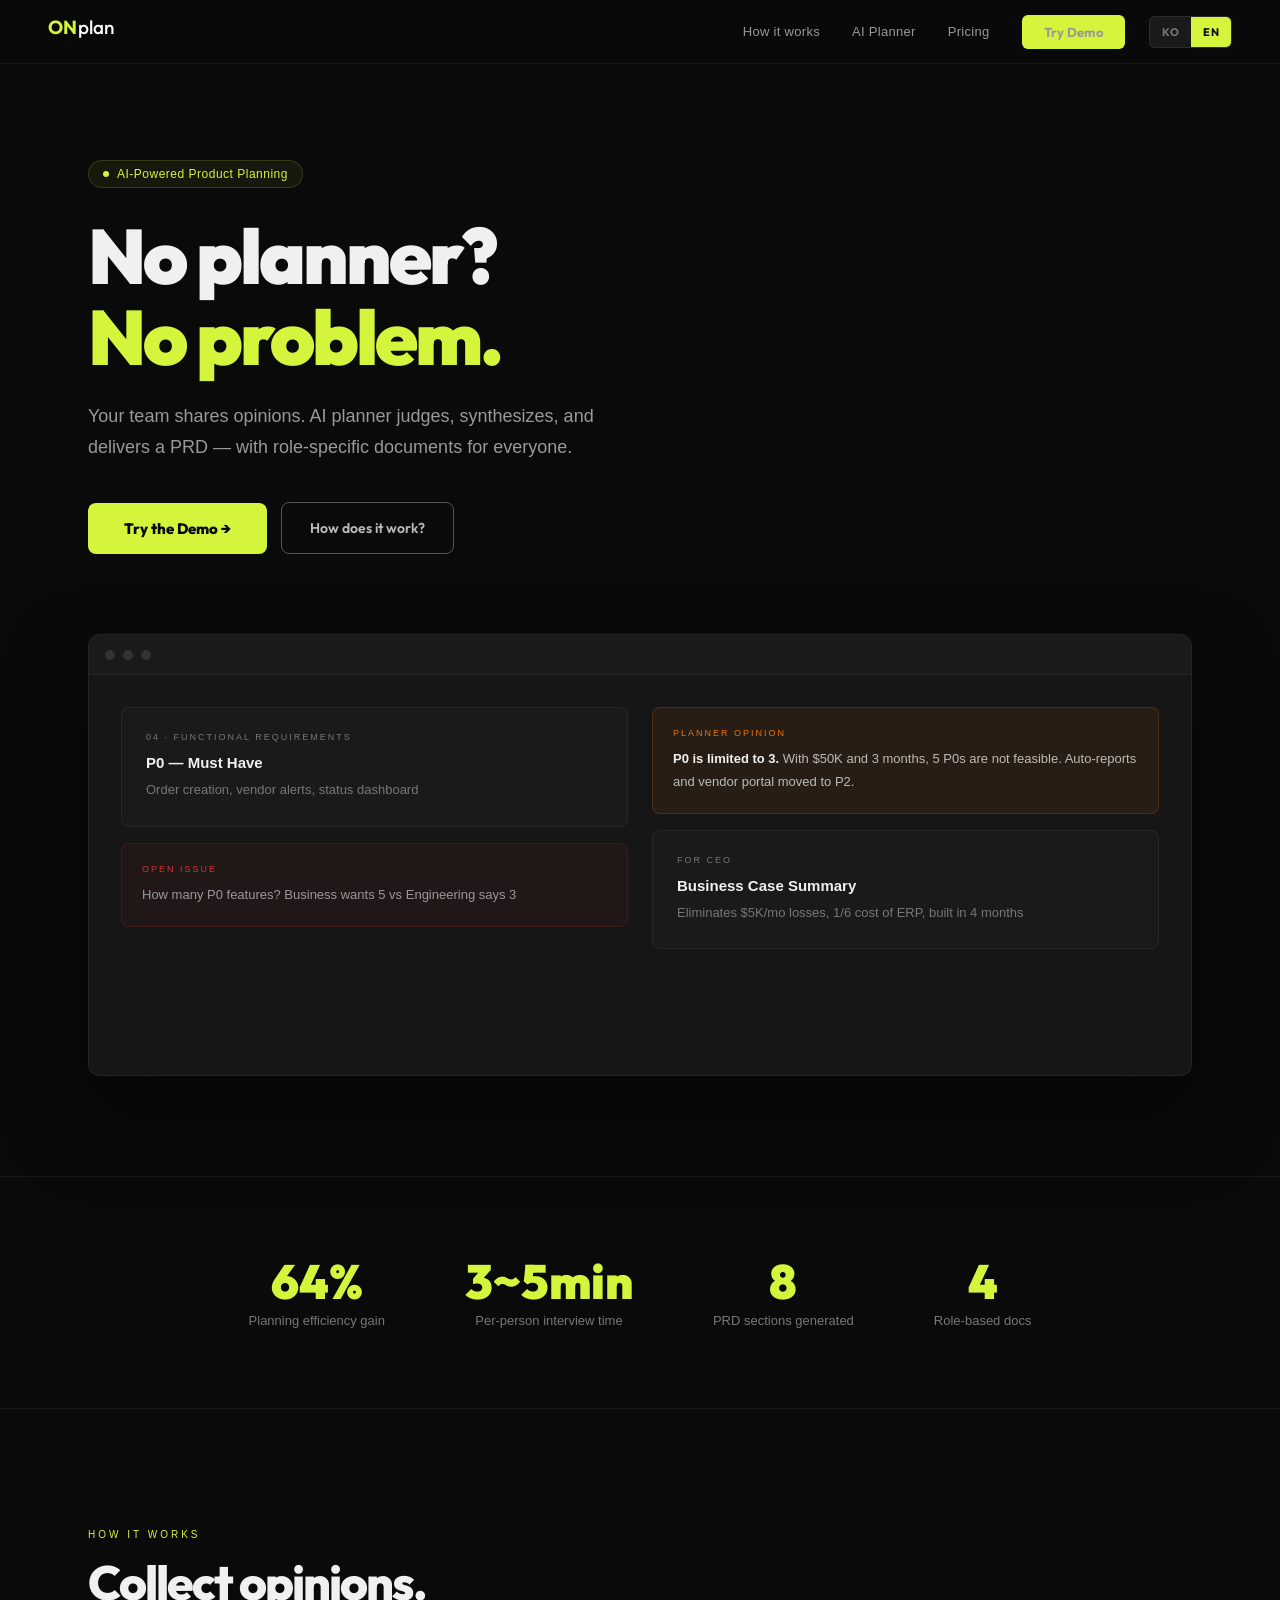
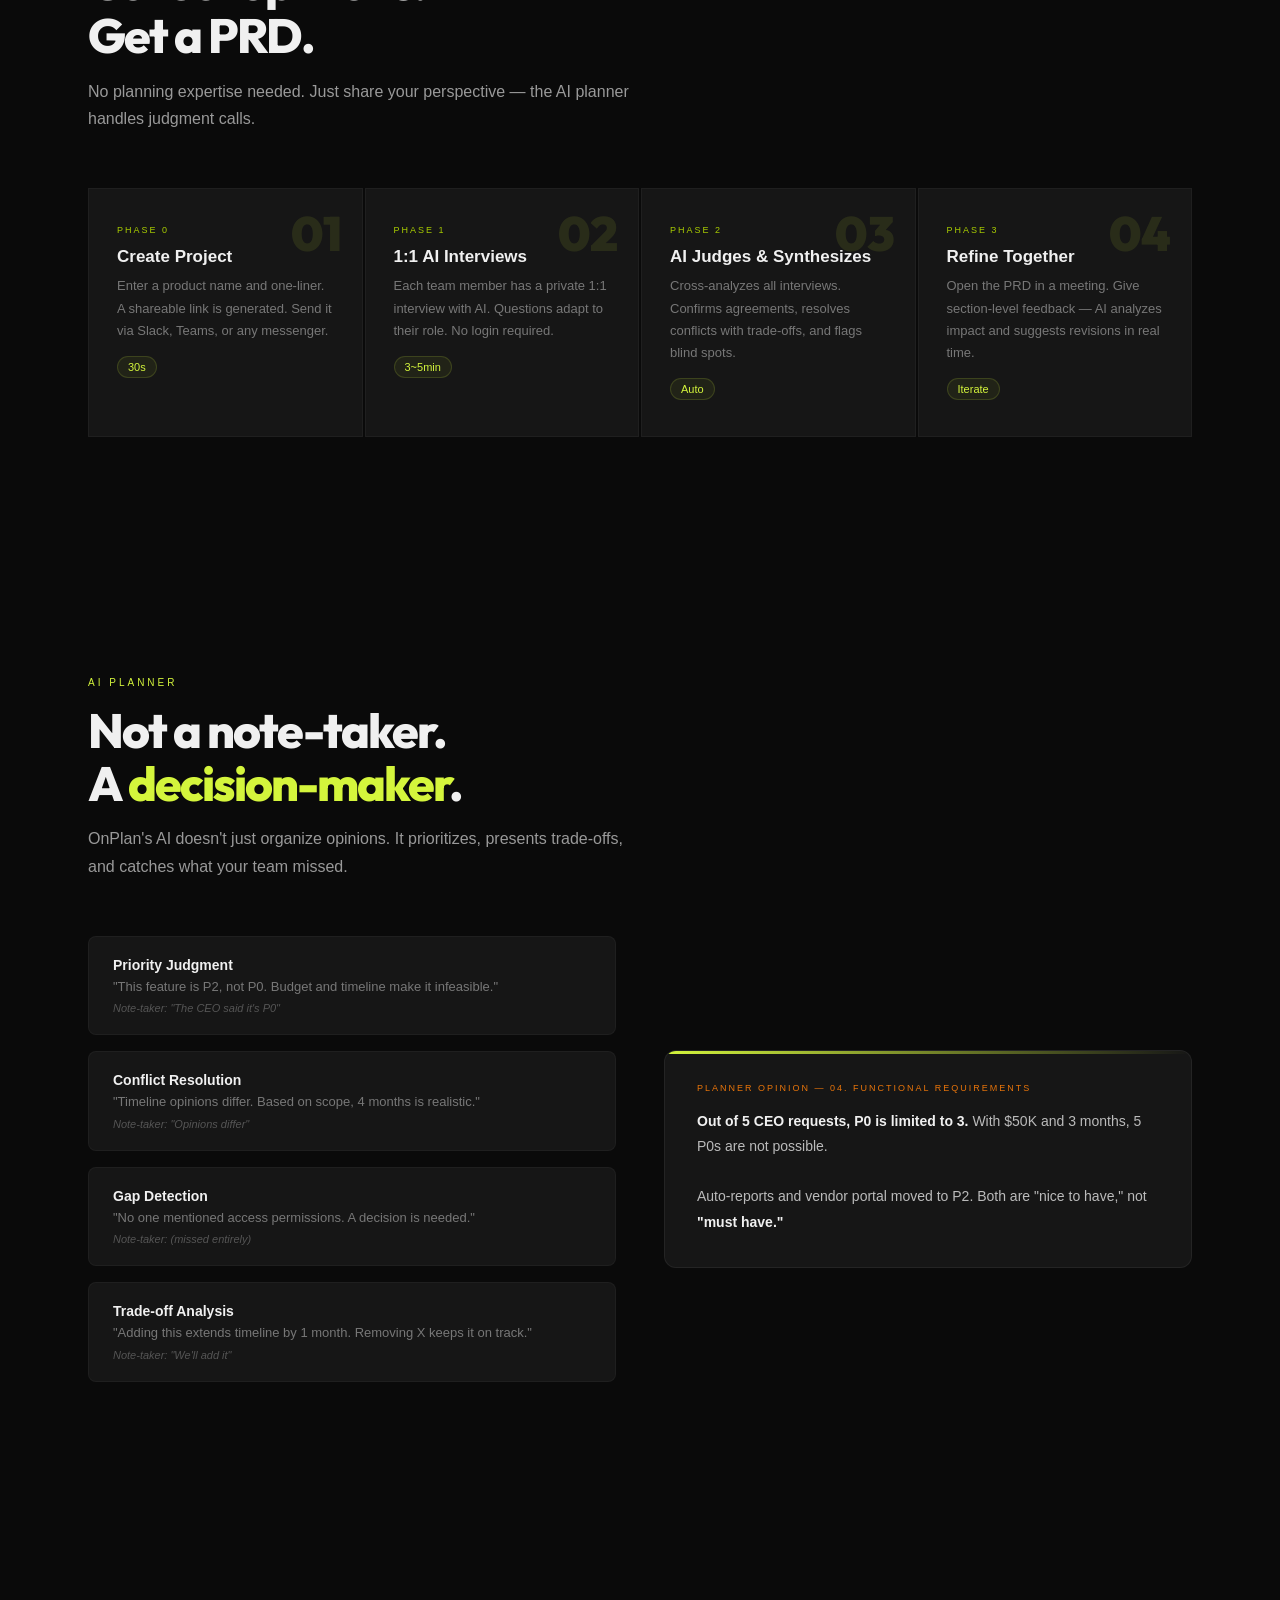
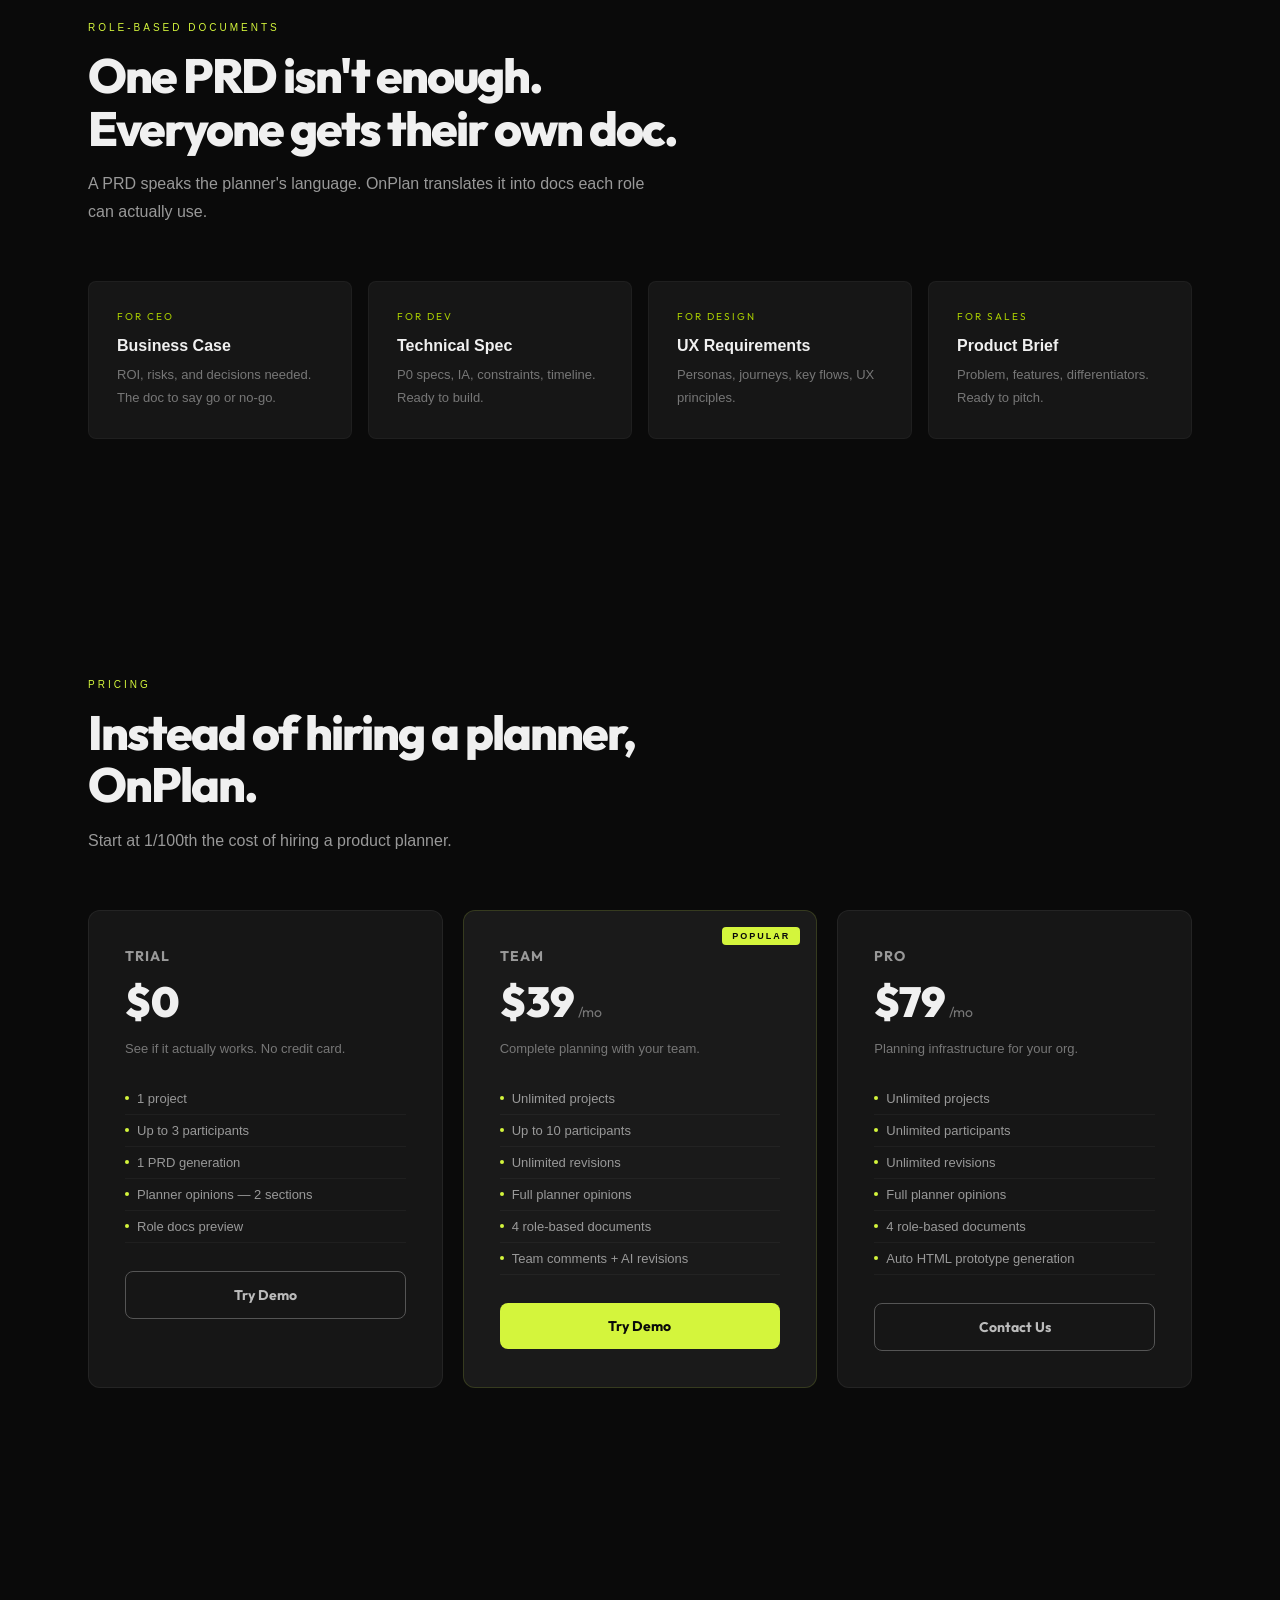
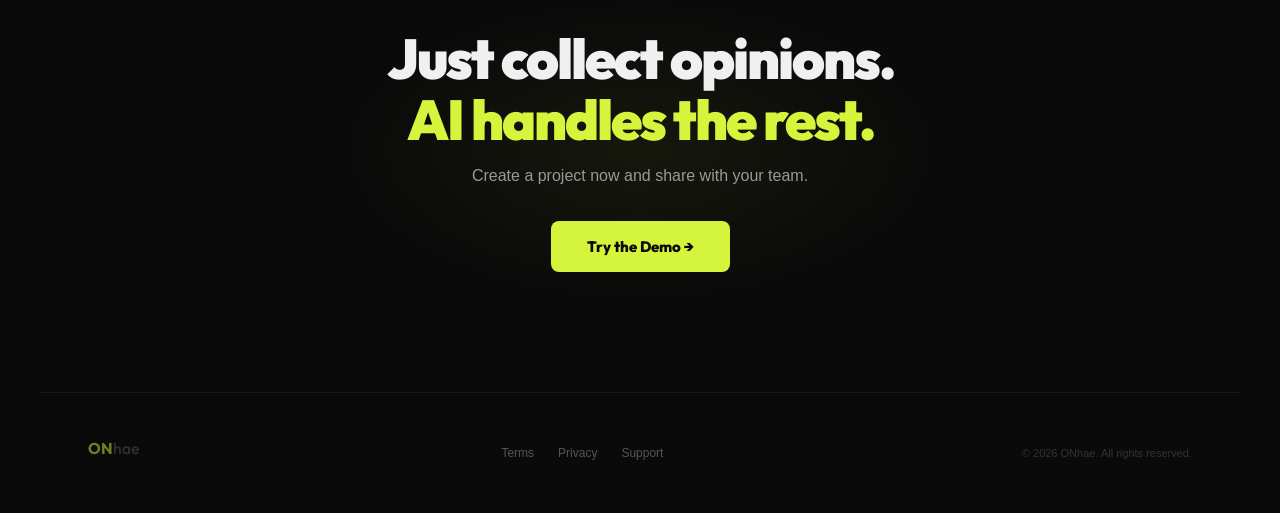
==== commit 4233edff: "Update index.html" ====
--- a/public/index.html
+++ b/public/index.html
@@ -34,7 +34,7 @@
       <a href="#how" data-ko="작동 방식" data-en="How it works">작동 방식</a>
       <a href="#planner" data-ko="AI 기획자" data-en="AI Planner">AI 기획자</a>
       <a href="#pricing" data-ko="가격" data-en="Pricing">가격</a>
-      <a href="app.html" class="nav-cta" data-ko="무료로 시작하기" data-en="Get Started Free">무료로 시작하기</a>
+      <a href="app.html" class="nav-cta" data-ko="데모 체험" data-en="Try Demo">Try Demo</a>
     </div>
     <div class="lang-toggle">
       <button class="lang-btn" id="btn-ko" onclick="setLang('ko')">KO</button>
@@ -48,8 +48,8 @@
   <h1 class="reveal reveal-d1" data-ko="기획자 없이,<br><em>기획서를.</em>" data-en="No planner?<br><em>No problem.</em>">기획자 없이,<br><em>기획서를.</em></h1>
   <p class="hero-sub reveal reveal-d2" data-ko="팀원들이 각자 의견만 말하면, AI 기획자가 판단하고 수렴해서 기획서를 만들어줍니다. 역할별 맞춤 문서까지." data-en="Your team shares opinions. AI planner judges, synthesizes, and delivers a PRD — with role-specific documents for everyone.">팀원들이 각자 의견만 말하면, AI 기획자가 판단하고 수렴해서 기획서를 만들어줍니다. 역할별 맞춤 문서까지.</p>
   <div class="hero-actions reveal reveal-d3">
-    <a href="app.html" class="btn-primary" data-ko="무료로 시작하기 →" data-en="Get Started Free →">무료로 시작하기 →</a>
-    <a href="#how" class="btn-ghost" data-ko="어떻게 작동하나요?" data-en="How does it work?">어떻게 작동하나요?</a>
+    <a href="app.html" class="btn-primary" data-ko="데모 체험하기 →" data-en="Try the Demo →">Try the Demo →</a>
+    <a href="#how" class="btn-ghost" data-ko="어떻게 작동하나요?" data-en="How does it work?">How does it work?</a>
   </div>
   <div class="hero-visual reveal reveal-d4">
     <div class="hero-visual-bar"><div class="hero-visual-dot"></div><div class="hero-visual-dot"></div><div class="hero-visual-dot"></div></div>
@@ -131,7 +131,7 @@
         <li data-ko="기획자 의견 2개 섹션" data-en="Planner opinions — 2 sections">기획자 의견 2개 섹션</li>
         <li data-ko="역할별 문서 미리보기" data-en="Role docs preview">역할별 문서 미리보기</li>
       </ul>
-      <a href="app.html" class="price-btn price-btn-outline" data-ko="체험하기" data-en="Try Free">체험하기</a>
+      <a href="app.html" class="price-btn price-btn-outline" data-ko="데모 체험" data-en="Try Demo">Try Demo</a>
     </div>
     <div class="price-card featured reveal reveal-d1">
       <div class="price-name">Team</div>
@@ -145,7 +145,7 @@
         <li data-ko="역할별 문서 4종" data-en="4 role-based documents">역할별 문서 4종</li>
         <li data-ko="팀 코멘트 + AI 반영" data-en="Team comments + AI revisions">팀 코멘트 + AI 반영</li>
       </ul>
-      <a href="app.html" class="price-btn price-btn-lime" data-ko="시작하기" data-en="Get Started">시작하기</a>
+      <a href="app.html" class="price-btn price-btn-lime" data-ko="데모 체험" data-en="Try Demo">Try Demo</a>
     </div>
     <div class="price-card reveal reveal-d2">
       <div class="price-name">Pro</div>
@@ -168,7 +168,7 @@
   <div class="final-glow"></div>
   <h2 class="reveal" data-ko="기획서, <em>의견만 모으면</em><br>나머지는 AI가." data-en="Just collect opinions.<br><em>AI handles the rest.</em>">기획서, <em>의견만 모으면</em><br>나머지는 AI가.</h2>
   <p class="reveal reveal-d1" data-ko="지금 바로 프로젝트를 만들고 팀에 공유하세요." data-en="Create a project now and share with your team.">지금 바로 프로젝트를 만들고 팀에 공유하세요.</p>
-  <a href="app.html" class="btn-primary reveal reveal-d2" data-ko="무료로 시작하기 →" data-en="Get Started Free →">무료로 시작하기 →</a>
+  <a href="app.html" class="btn-primary reveal reveal-d2" data-ko="데모 체험하기 →" data-en="Try the Demo →">Try the Demo →</a>
 </div>
 
 <footer class="footer">
